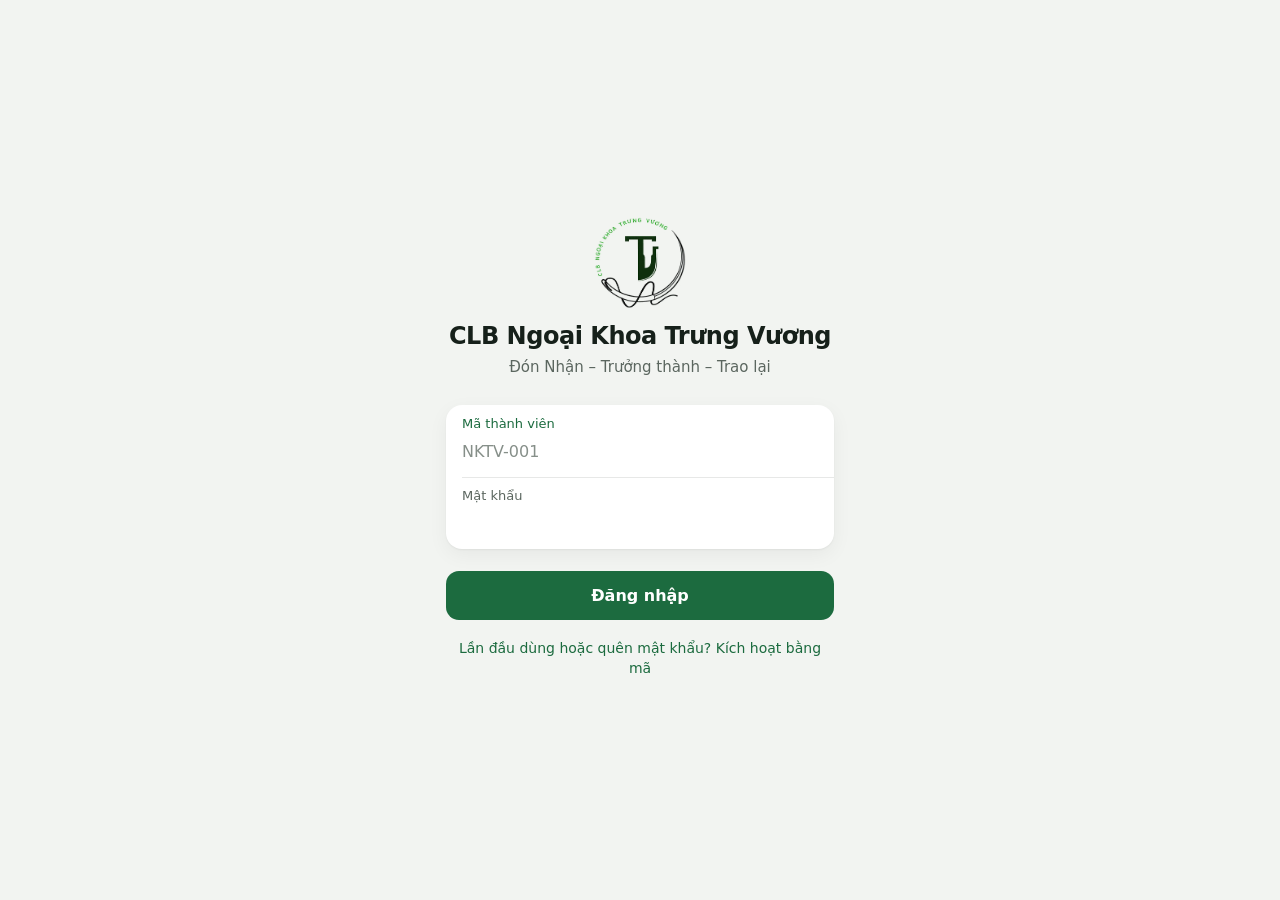
==== index.html @ 81b528ea "App thành viên CLB NKTV: thành viên, điểm danh QR, lịch, hồ sơ năng lực, post-test, xin nghỉ Giao di" ====
<!doctype html>
<html lang="vi">
<head>
<meta charset="utf-8">
<title>Thành viên NKTV</title>
<meta name="viewport" content="width=device-width, initial-scale=1, viewport-fit=cover">
<meta name="description" content="Thành viên, điểm danh, lịch sinh hoạt, hồ sơ năng lực và post-test của CLB Ngoại khoa Trưng Vương.">
<meta name="robots" content="noindex">
<meta name="theme-color" content="#f2f4f1" media="(prefers-color-scheme: light)">
<meta name="theme-color" content="#0f1411" media="(prefers-color-scheme: dark)">
<meta name="apple-mobile-web-app-capable" content="yes">
<meta name="apple-mobile-web-app-title" content="NKTV">
<link rel="apple-touch-icon" href="icon-180.png">
<link rel="icon" href="icon-192.png">
<link rel="stylesheet" href="css/app.css">
</head>
<body>
<div id="app"></div>
<div id="lop-sheet"></div>
<div id="toast" role="status" aria-live="polite"></div>
<noscript>Trang này cần bật JavaScript.</noscript>
<script src="config.js"></script>
<script src="lib/qrcode.js"></script>
<script type="module" src="js/app.js"></script>
</body>
</html>
---- css/app.css ----
/* Giao diện theo tinh thần thiết kế của Apple: chữ hệ thống, nhóm dạng thẻ, thanh mờ, phản hồi ngay khi chạm. */
:root {
  color-scheme: light dark;
  --nen: #f2f4f1;
  --be-mat: #ffffff;
  --be-mat-2: #f7f8f6;
  --chu: #16201a;
  --chu-2: #5b665f;
  --chu-3: #868f89;
  --ke: rgba(22, 32, 26, 0.1);
  --chinh: #1c6b3f;
  --chinh-chu: #ffffff;
  --chinh-nhat: rgba(28, 107, 63, 0.11);
  --kinh: rgba(248, 250, 247, 0.72);
  --man: rgba(10, 16, 12, 0.34);
  --dung: #1c7a45;
  --tre: #a86200;
  --phep: #2c62b4;
  --vang: #c0362c;
  --bong: 0 1px 2px rgba(16, 24, 18, 0.05), 0 6px 20px rgba(16, 24, 18, 0.05);
  --bong-lon: 0 -8px 40px rgba(16, 24, 18, 0.18);
  --nha: var(--chinh);
  --nha-nhat: var(--chinh-nhat);
  --bo: 16px;
  --dem-day: env(safe-area-inset-bottom, 0px);
  --dem-dau: env(safe-area-inset-top, 0px);
}
@media (prefers-color-scheme: dark) {
  :root:not([data-theme="light"]) {
    --nen: #0f1411; --be-mat: #1a211c; --be-mat-2: #222a25; --chu: #edf1ee; --chu-2: #a7b1aa; --chu-3: #79837c;
    --ke: rgba(237, 241, 238, 0.12); --chinh: #4cc27f; --chinh-chu: #06180e; --chinh-nhat: rgba(76, 194, 127, 0.15);
    --kinh: rgba(24, 30, 26, 0.72); --man: rgba(0, 0, 0, 0.55); --dung: #4cc27f; --tre: #e5a23c; --phep: #79a8ee; --vang: #f0776c;
    --bong: 0 1px 2px rgba(0, 0, 0, 0.3); --bong-lon: 0 -8px 40px rgba(0, 0, 0, 0.5);
  }
}
:root[data-theme="dark"] {
  --nen: #0f1411; --be-mat: #1a211c; --be-mat-2: #222a25; --chu: #edf1ee; --chu-2: #a7b1aa; --chu-3: #79837c;
  --ke: rgba(237, 241, 238, 0.12); --chinh: #4cc27f; --chinh-chu: #06180e; --chinh-nhat: rgba(76, 194, 127, 0.15);
  --kinh: rgba(24, 30, 26, 0.72); --man: rgba(0, 0, 0, 0.55); --dung: #4cc27f; --tre: #e5a23c; --phep: #79a8ee; --vang: #f0776c;
  --bong: 0 1px 2px rgba(0, 0, 0, 0.3); --bong-lon: 0 -8px 40px rgba(0, 0, 0, 0.5);
}
* { box-sizing: border-box; -webkit-tap-highlight-color: transparent; }
html { -webkit-text-size-adjust: 100%; }
body {
  margin: 0; background: var(--nen); color: var(--chu);
  font: 100%/1.45 -apple-system, BlinkMacSystemFont, "SF Pro Text", system-ui, "Segoe UI", Roboto, "Helvetica Neue", Arial, sans-serif;
  overscroll-behavior-y: none;
}
button, input, select, textarea { font: inherit; color: inherit; }
h1, h2, h3, p { margin: 0; }
a { color: var(--chinh); }
[hidden] { display: none !important; }
.an-sr { position: absolute; width: 1px; height: 1px; overflow: hidden; clip: rect(0 0 0 0); white-space: nowrap; }

/* ---------- Khung ---------- */
.khung { min-height: 100dvh; }
.noi-dung { max-width: 720px; margin: 0 auto; padding: calc(var(--dem-dau) + 12px) 16px calc(96px + var(--dem-day)); }
.noi-dung.rong { max-width: 1040px; }
.tieu-de-lon { font-size: 2rem; line-height: 1.12; letter-spacing: -0.022em; font-weight: 700; padding: 8px 0 14px; }
.tieu-de-phu { color: var(--chu-2); font-size: 0.94rem; margin-top: -8px; padding-bottom: 14px; }
.thanh-nho {
  position: sticky; top: 0; z-index: 20; margin: calc((var(--dem-dau) + 12px) * -1) -16px 6px; padding: calc(var(--dem-dau) + 8px) 8px 8px;
  display: flex; align-items: center; gap: 4px; min-height: 52px;
  background: var(--kinh); -webkit-backdrop-filter: blur(20px) saturate(180%); backdrop-filter: blur(20px) saturate(180%);
}
.thanh-nho h1 { flex: 1; min-width: 0; font-size: 1.0625rem; font-weight: 600; letter-spacing: -0.01em; text-align: center; white-space: nowrap; overflow: hidden; text-overflow: ellipsis; }
.thanh-nho .khoang { width: 72px; flex: none; display: flex; }
.thanh-nho .khoang.phai { justify-content: flex-end; }
.nut-lui { background: none; border: 0; color: var(--chinh); padding: 8px 8px; font-weight: 500; font-size: 1rem; cursor: pointer; border-radius: 10px; white-space: nowrap; }
.nut-lui:active { opacity: 0.45; }

.thanh-tab {
  position: fixed; left: 0; right: 0; bottom: 0; z-index: 30; display: flex; justify-content: center;
  padding: 6px 4px calc(6px + var(--dem-day));
  background: var(--kinh); -webkit-backdrop-filter: blur(20px) saturate(180%); backdrop-filter: blur(20px) saturate(180%);
  box-shadow: 0 -0.5px 0 var(--ke);
}
.tab {
  flex: 1; max-width: 120px; min-height: 50px; background: none; border: 0; padding: 4px 2px 2px; display: flex; flex-direction: column; align-items: center; gap: 2px;
  color: var(--chu-3); font-size: 0.6875rem; font-weight: 500; letter-spacing: 0.005em; cursor: pointer; position: relative; border-radius: 12px;
  transition: transform 100ms ease-out;
}
.tab:active { transform: scale(0.93); }
.tab svg { width: 25px; height: 25px; }
.tab[aria-current="page"] { color: var(--chinh); }
.cham {
  position: absolute; top: 1px; left: calc(50% + 7px); min-width: 17px; height: 17px; padding: 0 5px; border-radius: 9px; background: var(--vang); color: #fff;
  font-size: 0.6875rem; font-weight: 600; line-height: 17px; text-align: center;
}
@media (min-width: 900px) {
  .thanh-tab {
    top: 0; right: auto; bottom: 0; width: 232px; flex-direction: column; justify-content: flex-start; gap: 2px; padding: 20px 12px; box-shadow: 0.5px 0 0 var(--ke);
  }
  .tab { flex: none; max-width: none; flex-direction: row; gap: 12px; padding: 9px 12px; font-size: 0.9375rem; min-height: 0; color: var(--chu-2); text-align: left; }
  .tab svg { width: 22px; height: 22px; }
  .tab[aria-current="page"] { background: var(--chinh-nhat); }
  .tab:active { transform: scale(0.98); }
  .cham { position: static; margin-left: auto; }
  .logo-ben { display: flex !important; }
  .khung { padding-left: 232px; }
  .thanh-nho { top: 0; }
  .noi-dung { padding-bottom: 48px; }
}
.logo-ben { display: none; align-items: center; gap: 10px; padding: 0 8px 18px; font-weight: 600; font-size: 0.9375rem; line-height: 1.2; letter-spacing: -0.01em; }
.logo-ben img { width: 38px; height: 38px; }

/* ---------- Nhóm và dòng ---------- */
.nhom { background: var(--be-mat); border-radius: var(--bo); box-shadow: var(--bong); overflow: hidden; margin-bottom: 22px; }
.nhan-nhom { font-size: 0.8125rem; font-weight: 600; color: var(--chu-2); padding: 0 16px 7px; display: flex; justify-content: space-between; align-items: baseline; gap: 12px; }
.chu-nhom { font-size: 0.8125rem; color: var(--chu-2); padding: 0 16px; margin: -14px 0 22px; line-height: 1.4; }
.dong {
  width: 100%; display: flex; align-items: center; gap: 12px; padding: 12px 16px; min-height: 48px; background: none; border: 0; text-align: left; position: relative; color: inherit; text-decoration: none;
}
button.dong, a.dong { cursor: pointer; transition: background-color 120ms ease-out; }
button.dong:active, a.dong:active { background: var(--ke); transition: none; }
.dong + .dong::before, .dong + .dong-boc::before { content: ""; position: absolute; top: 0; left: 16px; right: 0; height: 0.5px; background: var(--ke); }
.dong-boc { position: relative; }
.dong-boc + .dong::before { content: ""; position: absolute; top: 0; left: 16px; right: 0; height: 0.5px; background: var(--ke); }
.dong .giua { flex: 1; min-width: 0; }
.dong .chinh { font-weight: 500; line-height: 1.3; overflow-wrap: anywhere; }
.dong .phu { color: var(--chu-2); font-size: 0.875rem; line-height: 1.35; margin-top: 2px; overflow-wrap: anywhere; }
.dong .sau { color: var(--chu-2); font-size: 0.9375rem; flex: none; text-align: right; font-variant-numeric: tabular-nums; }
.mui { color: var(--chu-3); flex: none; width: 8px; height: 14px; }
.bieu-tuong { width: 34px; height: 34px; border-radius: 9px; background: var(--chinh-nhat); color: var(--chinh); display: flex; align-items: center; justify-content: center; flex: none; }
.bieu-tuong svg { width: 20px; height: 20px; }
.dau-ngay { width: 46px; flex: none; text-align: center; line-height: 1.1; }
.dau-ngay .thu { font-size: 0.6875rem; font-weight: 600; color: var(--chinh); letter-spacing: 0.02em; }
.dau-ngay .so { font-size: 1.4rem; font-weight: 600; letter-spacing: -0.02em; font-variant-numeric: tabular-nums; }
.dau-ngay .thang { font-size: 0.6875rem; color: var(--chu-2); }

.the-nhan {
  display: inline-flex; align-items: center; gap: 4px; padding: 2px 8px; border-radius: 999px; font-size: 0.75rem; font-weight: 600; white-space: nowrap;
  background: var(--ke); color: var(--chu-2);
}
.the-nhan.dung, .the-nhan.dat, .the-nhan.duyet { background: color-mix(in srgb, var(--dung) 14%, transparent); color: var(--dung); }
.the-nhan.tre, .the-nhan.cho { background: color-mix(in srgb, var(--tre) 15%, transparent); color: var(--tre); }
.the-nhan.phep { background: color-mix(in srgb, var(--phep) 14%, transparent); color: var(--phep); }
.the-nhan.vang, .the-nhan.tu_choi { background: color-mix(in srgb, var(--vang) 13%, transparent); color: var(--vang); }

/* ---------- Nút ---------- */
.nut {
  appearance: none; border: 0; border-radius: 13px; padding: 13px 18px; min-height: 48px; font-weight: 600; font-size: 1rem; cursor: pointer; display: inline-flex; align-items: center; justify-content: center; gap: 8px;
  background: var(--chinh); color: var(--chinh-chu); transition: transform 100ms ease-out, opacity 100ms ease-out; text-decoration: none; touch-action: manipulation;
}
.nut:active { transform: scale(0.97); opacity: 0.86; }
.nut[disabled] { opacity: 0.4; pointer-events: none; }
.nut.phu { background: var(--chinh-nhat); color: var(--chinh); }
.nut.nguy { background: color-mix(in srgb, var(--vang) 13%, transparent); color: var(--vang); }
.nut.nho { min-height: 36px; padding: 7px 13px; font-size: 0.875rem; border-radius: 10px; }
.nut.day { width: 100%; }
.nut svg { width: 20px; height: 20px; }
.hang-nut { display: flex; gap: 10px; flex-wrap: wrap; }
.hang-nut > .nut { flex: 1; min-width: 130px; }
.nut-chu { background: none; border: 0; color: var(--chinh); font-weight: 500; cursor: pointer; padding: 4px 6px; border-radius: 8px; font-size: 0.875rem; }
.nut-chu:active { opacity: 0.45; }

/* ---------- Biểu mẫu ---------- */
.o { display: block; padding: 10px 16px; position: relative; }
.o + .o::before { content: ""; position: absolute; top: 0; left: 16px; right: 0; height: 0.5px; background: var(--ke); }
.o > span { display: block; font-size: 0.8125rem; font-weight: 500; color: var(--chu-2); margin-bottom: 2px; }
.o input, .o select, .o textarea { width: 100%; border: 0; background: none; padding: 4px 0; font-size: 1rem; outline: none; border-radius: 0; min-height: 30px; }
.o textarea { resize: vertical; min-height: 70px; line-height: 1.4; }
.o input::placeholder, .o textarea::placeholder { color: var(--chu-3); }
.o:focus-within > span { color: var(--chinh); }
.o-ngang { display: flex; align-items: center; justify-content: space-between; gap: 12px; }
.o-ngang > span { margin: 0; font-size: 1rem; color: var(--chu); font-weight: 400; }
.o-ngang input[type="checkbox"] { width: 46px; height: 28px; flex: none; appearance: none; background: var(--ke); border-radius: 14px; position: relative; cursor: pointer; padding: 0; margin: 0; transition: background-color 180ms ease-out; }
.o-ngang input[type="checkbox"]::after { content: ""; position: absolute; top: 2px; left: 2px; width: 24px; height: 24px; border-radius: 50%; background: #fff; box-shadow: 0 1px 3px rgba(0, 0, 0, 0.3); transition: transform 240ms cubic-bezier(0.3, 1.3, 0.6, 1); }
.o-ngang input[type="checkbox"]:checked { background: var(--dung); }
.o-ngang input[type="checkbox"]:checked::after { transform: translateX(18px); }
.tim {
  width: 100%; border: 0; background: var(--ke); border-radius: 11px; padding: 9px 12px; font-size: 1rem; outline: none; margin-bottom: 12px;
}
.chon-ngang { display: flex; gap: 8px; overflow-x: auto; padding: 0 0 12px; scrollbar-width: none; }
.chon-ngang::-webkit-scrollbar { display: none; }
.vien {
  flex: none; border: 0; background: var(--be-mat); box-shadow: var(--bong); border-radius: 999px; padding: 6px 13px; font-size: 0.875rem; font-weight: 500; cursor: pointer; color: var(--chu-2);
  transition: transform 100ms ease-out; white-space: nowrap;
}
.vien:active { transform: scale(0.95); }
.vien[aria-pressed="true"] { background: var(--chinh); color: var(--chinh-chu); }
.loi-o { color: var(--vang); font-size: 0.875rem; padding: 8px 16px 0; }

/* ---------- Sheet ---------- */
.man-sheet { position: fixed; inset: 0; background: var(--man); z-index: 40; opacity: 0; }
.sheet {
  position: fixed; left: 0; right: 0; bottom: 0; z-index: 41; max-height: calc(100dvh - var(--dem-dau) - 28px); display: flex; flex-direction: column;
  background: var(--nen); border-radius: 18px 18px 0 0; box-shadow: var(--bong-lon); will-change: transform; transform: translateY(100%); touch-action: pan-y;
}
.sheet-dau { flex: none; padding: 8px 8px 8px; touch-action: none; cursor: grab; user-select: none; -webkit-user-select: none; }
.sheet-dau::before { content: ""; display: block; width: 36px; height: 5px; background: var(--chu-3); opacity: 0.45; border-radius: 3px; margin: 0 auto 7px; }
.sheet-hang { display: flex; align-items: center; gap: 4px; min-height: 36px; }
.sheet-hang h2 { flex: 1; min-width: 0; font-size: 1.0625rem; font-weight: 600; text-align: center; letter-spacing: -0.01em; overflow: hidden; text-overflow: ellipsis; white-space: nowrap; }
.sheet-hang .khoang { width: 64px; flex: none; }
.sheet-than { flex: 1; overflow-y: auto; -webkit-overflow-scrolling: touch; padding: 8px 16px calc(20px + var(--dem-day)); overscroll-behavior: contain; }
@media (min-width: 900px) {
  .sheet { left: 50%; right: auto; bottom: auto; top: 50%; width: 540px; border-radius: 18px; transform: translate(-50%, -50%); max-height: 82dvh; box-shadow: 0 24px 80px rgba(0, 0, 0, 0.28); }
  .sheet-dau { cursor: default; }
  .sheet-dau::before { display: none; }
}

/* ---------- Toast ---------- */
#toast { position: fixed; left: 50%; bottom: calc(82px + var(--dem-day)); z-index: 60; transform: translate(-50%, 16px); opacity: 0; pointer-events: none; max-width: calc(100vw - 32px); width: max-content; background: var(--chu); color: var(--nen); padding: 10px 16px; border-radius: 14px; font-size: 0.9375rem; font-weight: 500; transition: transform 240ms cubic-bezier(0.2, 0.9, 0.3, 1), opacity 180ms ease-out; }
#toast.hien { opacity: 1; transform: translate(-50%, 0); }
#toast.loi { background: var(--vang); color: #fff; }

/* ---------- Đăng nhập, thẻ công khai ---------- */
.man-ngoai { min-height: 100dvh; display: flex; flex-direction: column; justify-content: center; padding: calc(var(--dem-dau) + 24px) 16px calc(var(--dem-day) + 24px); max-width: 420px; margin: 0 auto; }
.logo-lon { width: 92px; height: 92px; display: block; margin: 0 auto 14px; }
.ten-clb { text-align: center; font-size: 1.5rem; font-weight: 700; letter-spacing: -0.02em; line-height: 1.15; }
.khau-hieu { text-align: center; color: var(--chu-2); font-size: 0.9375rem; margin: 6px 0 26px; }
.chu-nho { color: var(--chu-2); font-size: 0.8125rem; line-height: 1.45; }
.giua-chu { text-align: center; }
.the-cong-khai { background: var(--be-mat); border-radius: 22px; box-shadow: var(--bong); overflow: hidden; }
.the-cong-khai .dau { background: var(--nha-nhat); padding: 18px 18px 0; display: flex; justify-content: center; }
.the-cong-khai img { height: 170px; display: block; }
.the-cong-khai .than { padding: 18px; text-align: center; }
.the-cong-khai .ten { font-size: 1.5rem; font-weight: 700; letter-spacing: -0.02em; line-height: 1.2; }

/* ---------- Hôm nay ---------- */
.the-buoi { background: var(--be-mat); border-radius: 20px; box-shadow: var(--bong); padding: 16px; margin-bottom: 22px; }
.the-buoi .nhan { font-size: 0.8125rem; font-weight: 600; color: var(--chinh); }
.the-buoi h2 { font-size: 1.375rem; line-height: 1.2; letter-spacing: -0.018em; margin: 3px 0 5px; font-weight: 700; }
.the-buoi .chi-tiet { color: var(--chu-2); font-size: 0.9375rem; }
.the-buoi .hang-nut { margin-top: 14px; }
.so-lieu { display: grid; grid-template-columns: repeat(auto-fit, minmax(92px, 1fr)); gap: 10px; margin-bottom: 22px; }
.o-so { background: var(--be-mat); border-radius: 14px; box-shadow: var(--bong); padding: 11px 13px; min-width: 0; }
.o-so .so { font-size: 1.625rem; font-weight: 700; letter-spacing: -0.02em; line-height: 1.1; font-variant-numeric: tabular-nums; }
.o-so .ten { font-size: 0.8125rem; color: var(--chu-2); margin-top: 2px; line-height: 1.25; }
.o-so.dung .so { color: var(--dung); } .o-so.tre .so { color: var(--tre); } .o-so.phep .so { color: var(--phep); } .o-so.vang .so { color: var(--vang); }

/* ---------- Hồ sơ ---------- */
.dau-ho-so { background: var(--nha-nhat); border-radius: 22px; padding: 18px 16px; position: relative; overflow: hidden; margin-bottom: 22px; min-height: 148px; display: flex; flex-direction: column; justify-content: center; }
.dau-ho-so .mascot { position: absolute; right: -6px; bottom: -8px; height: 142px; pointer-events: none; }
.dau-ho-so .nhan { font-size: 0.8125rem; font-weight: 600; color: var(--nha); position: relative; }
.dau-ho-so .ten { font-size: 1.5rem; font-weight: 700; letter-spacing: -0.02em; line-height: 1.16; max-width: 66%; position: relative; margin: 2px 0 6px; overflow-wrap: anywhere; }
.dau-ho-so .phu { color: var(--chu-2); font-size: 0.875rem; max-width: 66%; position: relative; }
.ban-do { padding: 4px 0; }
.nl-hang { display: grid; grid-template-columns: minmax(0, 1fr) 138px; align-items: center; gap: 8px; padding: 9px 16px; position: relative; }
.nl-hang + .nl-hang::before { content: ""; position: absolute; top: 0; left: 16px; right: 0; height: 0.5px; background: var(--ke); }
.nl-ten { font-size: 0.9375rem; line-height: 1.25; overflow-wrap: anywhere; }
.nl-bac { display: grid; grid-template-columns: repeat(3, 40px); justify-content: end; gap: 7px; }
.nl-cham {
  width: 40px; height: 40px; border: 0; background: none; padding: 0; cursor: pointer; display: flex; align-items: center; justify-content: center; border-radius: 50%; transition: transform 100ms ease-out;
}
.nl-cham:active { transform: scale(0.86); }
.nl-cham i { width: 24px; height: 24px; border-radius: 50%; display: block; border: 2px solid var(--chu-3); opacity: 0.55; position: relative; }
.nl-cham.dat i { background: var(--nha); border-color: var(--nha); opacity: 1; }
.nl-cham.dat i::after { content: ""; position: absolute; left: 6.5px; top: 2.5px; width: 6px; height: 11px; border: solid #fff; border-width: 0 2px 2px 0; transform: rotate(42deg); }
.nl-cham.dang_ren i { border-color: var(--nha); opacity: 1; background: linear-gradient(90deg, var(--nha) 50%, transparent 50%); }
.nl-cham.cho i { border-color: var(--tre); opacity: 1; border-style: dashed; }
.nl-cham.tu_choi i { border-color: var(--vang); opacity: 1; }
.nl-dau { display: grid; grid-template-columns: minmax(0, 1fr) 138px; gap: 8px; padding: 10px 16px 4px; font-size: 0.6875rem; font-weight: 600; color: var(--chu-2); }
.nl-dau .cot { display: grid; grid-template-columns: repeat(3, 40px); gap: 7px; justify-content: end; text-align: center; line-height: 1.15; }
.chu-giai { display: flex; flex-wrap: wrap; gap: 6px 14px; padding: 0 16px; font-size: 0.8125rem; color: var(--chu-2); margin: -14px 0 22px; }

/* ---------- Post-test ---------- */
.lam-bai-dau {
  position: sticky; top: 0; z-index: 20; margin: calc((var(--dem-dau) + 12px) * -1) -16px 12px; padding: calc(var(--dem-dau) + 8px) 16px 8px;
  background: var(--kinh); -webkit-backdrop-filter: blur(20px) saturate(180%); backdrop-filter: blur(20px) saturate(180%);
  display: flex; align-items: center; gap: 12px;
}
.dong-ho { font-variant-numeric: tabular-nums; font-weight: 600; font-size: 1.0625rem; }
.dong-ho.gap { color: var(--vang); }
.tien-do { height: 4px; border-radius: 2px; background: var(--ke); overflow: hidden; flex: 1; }
.tien-do i { display: block; height: 100%; background: var(--chinh); border-radius: 2px; transform-origin: left; transition: transform 240ms ease-out; }
.cau { margin-bottom: 26px; scroll-margin-top: 80px; }
.cau .phan { font-size: 0.8125rem; font-weight: 600; color: var(--chinh); margin-bottom: 14px; }
.cau .de { font-size: 1.0625rem; line-height: 1.42; margin-bottom: 11px; }
.cau .de b { font-weight: 600; }
.lua-chon {
  width: 100%; display: flex; gap: 11px; align-items: flex-start; text-align: left; border: 0; background: var(--be-mat); box-shadow: var(--bong); border-radius: 13px; padding: 12px 13px; margin-bottom: 8px; cursor: pointer; line-height: 1.38;
  transition: transform 100ms ease-out, background-color 120ms ease-out; color: inherit; font-size: 1rem;
}
.lua-chon:active { transform: scale(0.985); }
.lua-chon .chu { flex: none; width: 26px; height: 26px; border-radius: 50%; display: flex; align-items: center; justify-content: center; font-weight: 600; font-size: 0.875rem; background: var(--ke); color: var(--chu-2); transition: background-color 120ms ease-out, color 120ms ease-out; }
.lua-chon[aria-pressed="true"] { background: var(--chinh-nhat); box-shadow: inset 0 0 0 1.5px var(--chinh); }
.lua-chon[aria-pressed="true"] .chu { background: var(--chinh); color: var(--chinh-chu); }
.lua-chon.dung-roi { box-shadow: inset 0 0 0 1.5px var(--dung); }
.lua-chon.dung-roi .chu { background: var(--dung); color: #fff; }
.lua-chon.sai-roi { box-shadow: inset 0 0 0 1.5px var(--vang); }
.lua-chon.sai-roi .chu { background: var(--vang); color: #fff; }
.lua-chon[disabled] { cursor: default; }
.diem-lon { text-align: center; padding: 26px 16px 22px; }
.diem-lon .so { font-size: 3.5rem; font-weight: 700; letter-spacing: -0.03em; line-height: 1; font-variant-numeric: tabular-nums; }
.diem-lon .phu { color: var(--chu-2); margin-top: 6px; }
.soan-cau { background: var(--be-mat); border-radius: 14px; box-shadow: var(--bong); padding: 12px 13px; margin-bottom: 12px; }
.soan-cau textarea { width: 100%; border: 0; background: var(--be-mat-2); border-radius: 8px; padding: 7px 9px; font-size: 0.9375rem; line-height: 1.38; resize: vertical; outline: none; }
.soan-cau .hang { display: flex; align-items: flex-start; gap: 8px; margin-top: 7px; }
.chon-dung { flex: none; width: 36px; height: 36px; border-radius: 50%; border: 0; background: var(--ke); font-weight: 600; cursor: pointer; color: var(--chu-2); transition: transform 100ms ease-out; }
.chon-dung:active { transform: scale(0.9); }
.chon-dung[aria-pressed="true"] { background: var(--dung); color: #fff; }
.soan-cau .so-cau { font-size: 0.8125rem; font-weight: 600; color: var(--chu-2); margin-bottom: 5px; display: flex; justify-content: space-between; align-items: center; }
.soan-cau.thieu { box-shadow: inset 0 0 0 1.5px var(--tre); }
.thanh-pt { height: 6px; border-radius: 3px; background: var(--ke); overflow: hidden; margin-top: 6px; }
.thanh-pt i { display: block; height: 100%; background: var(--chinh); border-radius: 3px; }
.thanh-pt.thap i { background: var(--vang); }

/* ---------- Quét mã ---------- */
.khung-quet { position: relative; background: #000; border-radius: 20px; overflow: hidden; aspect-ratio: 4 / 3; margin-bottom: 12px; }
.khung-quet video { width: 100%; height: 100%; object-fit: cover; display: block; }
.khung-quet .ngam { position: absolute; inset: 14%; border: 2px solid rgba(255, 255, 255, 0.82); border-radius: 18px; box-shadow: 0 0 0 999px rgba(0, 0, 0, 0.22); pointer-events: none; }
.khung-quet .bao { position: absolute; inset: 0; display: flex; align-items: center; justify-content: center; color: #fff; text-align: center; padding: 24px; font-size: 0.9375rem; line-height: 1.4; }
.ket-qua-quet { border-radius: 16px; padding: 13px 15px; margin-bottom: 14px; background: var(--be-mat); box-shadow: var(--bong); }
.ket-qua-quet .tieu { font-weight: 700; font-size: 1.125rem; letter-spacing: -0.01em; line-height: 1.25; }
.ket-qua-quet .phu { color: var(--chu-2); font-size: 0.9375rem; margin-top: 2px; }
.ket-qua-quet.ok { box-shadow: inset 0 0 0 2px var(--dung); }
.ket-qua-quet.canh { box-shadow: inset 0 0 0 2px var(--tre); }
.ket-qua-quet.loi { box-shadow: inset 0 0 0 2px var(--vang); }

.qr-cua-toi { background: #fff; border-radius: 18px; padding: 16px; width: min(100%, 280px); margin: 0 auto 12px; }
.qr-cua-toi svg, .qr-cua-toi img { width: 100%; height: auto; display: block; }

.rong-chu { text-align: center; color: var(--chu-2); padding: 32px 16px; font-size: 0.9375rem; line-height: 1.45; }
.dang-tai { text-align: center; color: var(--chu-3); padding: 40px 16px; font-size: 0.9375rem; }
.bang-tin { background: color-mix(in srgb, var(--tre) 13%, transparent); color: var(--chu); border-radius: 13px; padding: 10px 13px; font-size: 0.875rem; line-height: 1.42; margin-bottom: 18px; }
.bang-tin.xanh { background: var(--chinh-nhat); }
.noi-dung-tb { white-space: pre-wrap; overflow-wrap: anywhere; line-height: 1.5; }
.tuy-nhap { position: fixed; top: calc(var(--dem-dau) + 6px); left: 50%; transform: translateX(-50%); z-index: 70; background: var(--tre); color: #fff; font-size: 0.75rem; font-weight: 600; padding: 3px 10px; border-radius: 999px; pointer-events: none; }

/* ---------- In ---------- */
.trang-in { display: none; }
@media print {
  body * { visibility: hidden; }
  .trang-in, .trang-in * { visibility: visible; }
  .trang-in { display: block; position: absolute; left: 0; top: 0; width: 100%; background: #fff; color: #000; }
  .in-luoi { display: grid; grid-template-columns: repeat(4, 1fr); gap: 6mm; }
  .in-the { border: 0.3mm solid #999; border-radius: 3mm; padding: 3mm; text-align: center; break-inside: avoid; font-size: 9pt; line-height: 1.25; }
  .in-the svg { width: 100%; height: auto; }
  .in-the b { display: block; font-size: 9.5pt; margin-top: 1.5mm; }
  .in-phieu { border: 0.3mm dashed #666; padding: 4mm; break-inside: avoid; font-size: 10pt; line-height: 1.4; }
  .in-phieu .ma { font: 700 14pt ui-monospace, Consolas, monospace; letter-spacing: 0.04em; }
  @page { margin: 12mm; }
}

/* ---------- Màu theo nhà ---------- */
.co-nha { --nha: var(--nha-goc); --nha-nhat: color-mix(in srgb, var(--nha-goc) 12%, transparent); }
@media (prefers-color-scheme: dark) {
  :root:not([data-theme="light"]) .co-nha { --nha: color-mix(in srgb, var(--nha-goc) 45%, #fff); --nha-nhat: color-mix(in srgb, var(--nha-goc) 42%, transparent); }
}
:root[data-theme="dark"] .co-nha { --nha: color-mix(in srgb, var(--nha-goc) 45%, #fff); --nha-nhat: color-mix(in srgb, var(--nha-goc) 42%, transparent); }

/* ---------- Tôn trọng cài đặt của người dùng ---------- */
@media (prefers-reduced-motion: reduce) {
  *, *::before, *::after { transition-duration: 1ms !important; animation-duration: 1ms !important; }
  .nut:active, .tab:active, .lua-chon:active { transform: none; }
}
@media (prefers-reduced-transparency: reduce) {
  .thanh-tab, .thanh-nho, .lam-bai-dau { background: var(--be-mat); -webkit-backdrop-filter: none; backdrop-filter: none; }
}
@media (prefers-contrast: more) {
  :root { --ke: rgba(22, 32, 26, 0.32); --chu-2: #39423c; --chu-3: #4c544f; }
  .thanh-tab, .thanh-nho, .lam-bai-dau { background: var(--be-mat); -webkit-backdrop-filter: none; backdrop-filter: none; border-top: 1px solid var(--chu-2); }
}
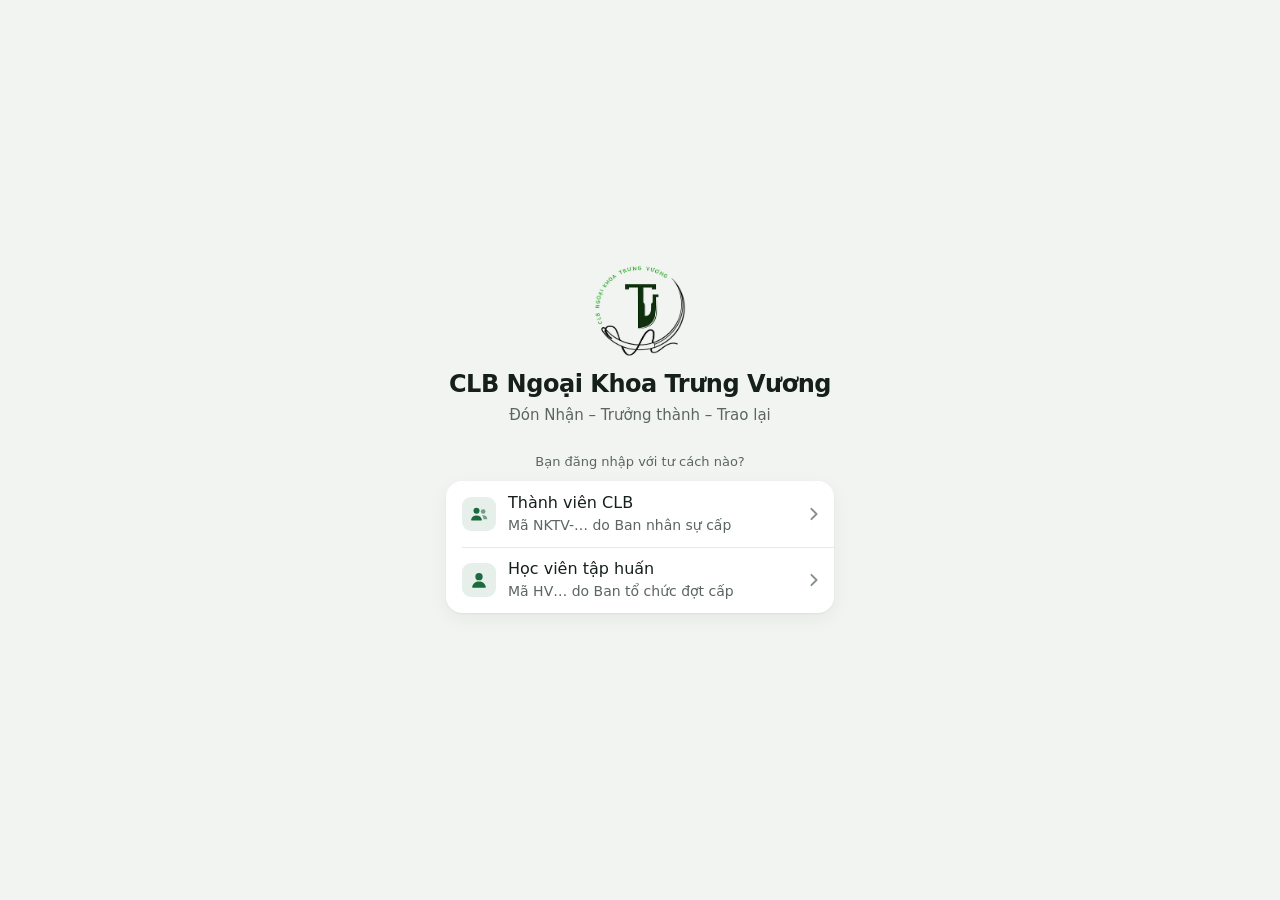
==== commit a0a17f13: "Phiếu trả lời bài giấy cho pretest thống kê Thành viên làm bài trên giấy; hết giờ, người đã điểm dan" ====
--- a/index.html
+++ b/index.html
@@ -13,6 +13,7 @@
 <link rel="apple-touch-icon" href="icon-180.png">
 <link rel="icon" href="icon-192.png">
 <link rel="stylesheet" href="css/app.css">
+<link rel="stylesheet" href="css/bai-giay.css">
 </head>
 <body>
 <div id="app"></div>
--- a/css/app.css
+++ b/css/app.css
@@ -33,7 +33,9 @@
     --bong: 0 1px 2px rgba(0, 0, 0, 0.3); --bong-lon: 0 -8px 40px rgba(0, 0, 0, 0.5);
   }
 }
+:root[data-theme="light"] { color-scheme: light; }
 :root[data-theme="dark"] {
+  color-scheme: dark;
   --nen: #0f1411; --be-mat: #1a211c; --be-mat-2: #222a25; --chu: #edf1ee; --chu-2: #a7b1aa; --chu-3: #79837c;
   --ke: rgba(237, 241, 238, 0.12); --chinh: #4cc27f; --chinh-chu: #06180e; --chinh-nhat: rgba(76, 194, 127, 0.15);
   --kinh: rgba(24, 30, 26, 0.72); --man: rgba(0, 0, 0, 0.55); --dung: #4cc27f; --tre: #e5a23c; --phep: #79a8ee; --vang: #f0776c;
@@ -82,6 +84,8 @@
 }
 .tab:active { transform: scale(0.93); }
 .tab svg { width: 25px; height: 25px; }
+.tab > span:not(.cham) { white-space: nowrap; }
+@media (max-width: 400px) { .tab { font-size: 0.65rem; letter-spacing: -0.01em; } }
 .tab[aria-current="page"] { color: var(--chinh); }
 .cham {
   position: absolute; top: 1px; left: calc(50% + 7px); min-width: 17px; height: 17px; padding: 0 5px; border-radius: 9px; background: var(--vang); color: #fff;
@@ -103,6 +107,9 @@
 }
 .logo-ben { display: none; align-items: center; gap: 10px; padding: 0 8px 18px; font-weight: 600; font-size: 0.9375rem; line-height: 1.2; letter-spacing: -0.01em; }
 .logo-ben img { width: 38px; height: 38px; }
+/* Nền tối: logo nét đậm bị chìm, mà không được đặt nền sau logo, nên chỉ giữ tên CLB. */
+@media (prefers-color-scheme: dark) { :root:not([data-theme="light"]) .logo-ben img { display: none; } }
+:root[data-theme="dark"] .logo-ben img { display: none; }
 
 /* ---------- Nhóm và dòng ---------- */
 .nhom { background: var(--be-mat); border-radius: var(--bo); box-shadow: var(--bong); overflow: hidden; margin-bottom: 22px; }
@@ -148,6 +155,7 @@
 .nut.nguy { background: color-mix(in srgb, var(--vang) 13%, transparent); color: var(--vang); }
 .nut.nho { min-height: 36px; padding: 7px 13px; font-size: 0.875rem; border-radius: 10px; }
 .nut.day { width: 100%; }
+.nut.lon { min-height: 56px; font-size: 1.0625rem; border-radius: 15px; }
 .nut svg { width: 20px; height: 20px; }
 .hang-nut { display: flex; gap: 10px; flex-wrap: wrap; }
 .hang-nut > .nut { flex: 1; min-width: 130px; }
@@ -266,8 +274,16 @@
 .tien-do i { display: block; height: 100%; background: var(--chinh); border-radius: 2px; transform-origin: left; transition: transform 240ms ease-out; }
 .cau { margin-bottom: 26px; scroll-margin-top: 80px; }
 .cau .phan { font-size: 0.8125rem; font-weight: 600; color: var(--chinh); margin-bottom: 14px; }
-.cau .de { font-size: 1.0625rem; line-height: 1.42; margin-bottom: 11px; }
+.cau .de { font-size: 1.0625rem; line-height: 1.42; margin-bottom: 11px; white-space: pre-line; }
 .cau .de b { font-weight: 600; }
+.mo-ta-bai { color: var(--chu-2); font-size: 0.9375rem; line-height: 1.45; white-space: pre-line; margin: -10px 0 20px; }
+.hinh-cau { display: block; width: 100%; padding: 0; border: 0; background: #000; border-radius: 13px; overflow: hidden; margin: 0 0 11px; cursor: zoom-in; box-shadow: var(--bong); }
+.hinh-cau img { display: block; width: 100%; height: auto; }
+.lop-hinh { position: fixed; inset: 0; z-index: 80; background: #000; display: flex; align-items: center; justify-content: center; padding: calc(var(--dem-dau) + 8px) 0 calc(var(--dem-day) + 8px); cursor: zoom-out; touch-action: pinch-zoom; }
+.lop-hinh img { max-width: 100%; max-height: 100%; object-fit: contain; }
+.lop-hinh .dong-lai { position: absolute; top: calc(var(--dem-dau) + 10px); right: 12px; background: rgba(255, 255, 255, 0.16); color: #fff; border: 0; border-radius: 999px; padding: 7px 14px; font-weight: 600; cursor: pointer; }
+.soan-cau .hinh-soan { display: flex; align-items: center; gap: 10px; margin-top: 8px; }
+.soan-cau .hinh-soan img { width: 92px; height: 64px; object-fit: cover; border-radius: 8px; background: #000; }
 .lua-chon {
   width: 100%; display: flex; gap: 11px; align-items: flex-start; text-align: left; border: 0; background: var(--be-mat); box-shadow: var(--bong); border-radius: 13px; padding: 12px 13px; margin-bottom: 8px; cursor: pointer; line-height: 1.38;
   transition: transform 100ms ease-out, background-color 120ms ease-out; color: inherit; font-size: 1rem;
@@ -301,6 +317,22 @@
 .khung-quet video { width: 100%; height: 100%; object-fit: cover; display: block; }
 .khung-quet .ngam { position: absolute; inset: 14%; border: 2px solid rgba(255, 255, 255, 0.82); border-radius: 18px; box-shadow: 0 0 0 999px rgba(0, 0, 0, 0.22); pointer-events: none; }
 .khung-quet .bao { position: absolute; inset: 0; display: flex; align-items: center; justify-content: center; color: #fff; text-align: center; padding: 24px; font-size: 0.9375rem; line-height: 1.4; }
+/* Kết quả phủ lên khung camera: màu, dấu to và tên, để người quét thấy ngay mà không cần nhìn xuống */
+.phu-quet { position: absolute; inset: 0; z-index: 2; display: flex; flex-direction: column; align-items: center; justify-content: center; gap: 4px; padding: 18px; text-align: center; color: #fff; animation: hien-phu 160ms ease-out; }
+.phu-quet.ok { background: rgba(28, 122, 69, 0.96); }
+.phu-quet.tre { background: rgba(168, 98, 0, 0.96); }
+.phu-quet.roi { background: rgba(44, 98, 180, 0.96); }
+.phu-quet.loi { background: rgba(192, 54, 44, 0.96); }
+.phu-quet.cho { background: rgba(0, 0, 0, 0.55); }
+.phu-quet .dau { font-size: 4.5rem; line-height: 1; font-weight: 700; }
+.phu-quet .tieu { font-size: 1.5rem; font-weight: 700; letter-spacing: -0.015em; line-height: 1.2; overflow-wrap: anywhere; }
+.phu-quet .phu { font-size: 1rem; opacity: 0.95; line-height: 1.35; max-width: 32ch; }
+/* Chỉ phóng nhẹ, không làm mờ: trang chạy chậm thì kết quả vẫn hiện đủ màu ngay. */
+@keyframes hien-phu { from { transform: scale(0.95); } to { transform: none; } }
+.dem-quet { position: absolute; z-index: 3; top: 10px; left: 10px; background: rgba(0, 0, 0, 0.55); color: #fff; font-size: 0.8125rem; font-weight: 600; padding: 4px 10px; border-radius: 999px; font-variant-numeric: tabular-nums; }
+.vach-ma { height: 5px; border-radius: 3px; background: var(--ke); overflow: hidden; width: min(100%, 280px); margin: 0 auto 8px; }
+.vach-ma i { display: block; height: 100%; background: var(--chinh); transform-origin: left; transition: transform 250ms linear; }
+.dong-ho-ma { text-align: center; font-size: 1.75rem; font-weight: 700; letter-spacing: 0.02em; font-variant-numeric: tabular-nums; }
 .ket-qua-quet { border-radius: 16px; padding: 13px 15px; margin-bottom: 14px; background: var(--be-mat); box-shadow: var(--bong); }
 .ket-qua-quet .tieu { font-weight: 700; font-size: 1.125rem; letter-spacing: -0.01em; line-height: 1.25; }
 .ket-qua-quet .phu { color: var(--chu-2); font-size: 0.9375rem; margin-top: 2px; }
@@ -317,6 +349,16 @@
 .bang-tin.xanh { background: var(--chinh-nhat); }
 .noi-dung-tb { white-space: pre-wrap; overflow-wrap: anywhere; line-height: 1.5; }
 .tuy-nhap { position: fixed; top: calc(var(--dem-dau) + 6px); left: 50%; transform: translateX(-50%); z-index: 70; background: var(--tre); color: #fff; font-size: 0.75rem; font-weight: 600; padding: 3px 10px; border-radius: 999px; pointer-events: none; }
+
+/* ---------- Câu hỏi trong giờ ---------- */
+.cot-cau-hoi { display: grid; gap: 10px; margin-bottom: 20px; }
+.the-cau-hoi { background: var(--be-mat); border-radius: 16px; box-shadow: var(--bong); padding: 13px 14px; }
+.the-cau-hoi.an { opacity: 0.62; }
+.the-cau-hoi .noi-dung { font-size: 1rem; line-height: 1.45; white-space: pre-wrap; overflow-wrap: anywhere; }
+.the-cau-hoi .chu-nho { margin-top: 4px; }
+.the-cau-hoi .tra-loi { margin-top: 9px; padding: 9px 11px; border-radius: 12px; background: var(--be-mat-2); font-size: 0.9375rem; line-height: 1.45; white-space: pre-wrap; overflow-wrap: anywhere; }
+.hang-nut.nho { margin-top: 10px; gap: 8px; }
+.hang-nut.nho > .vien { flex: none; min-width: 0; }
 
 /* ---------- In ---------- */
 .trang-in { display: none; }
@@ -330,8 +372,72 @@
   .in-the b { display: block; font-size: 9.5pt; margin-top: 1.5mm; }
   .in-phieu { border: 0.3mm dashed #666; padding: 4mm; break-inside: avoid; font-size: 10pt; line-height: 1.4; }
   .in-phieu .ma { font: 700 14pt ui-monospace, Consolas, monospace; letter-spacing: 0.04em; }
+  /* Checklist in ra giấy: ô vuông để tích bằng bút. */
+  .in-ck { font-size: 11pt; line-height: 1.5; }
+  .in-ck h2 { font-size: 14pt; margin: 0 0 2mm; }
+  .in-ck h3 { font-size: 11.5pt; margin: 5mm 0 1.5mm; }
+  .in-ck p { margin: 0 0 2mm; }
+  .in-ck ul { margin: 0; padding: 0; }
+  .in-ck li { list-style: none; position: relative; padding-left: 7mm; margin-bottom: 2mm; break-inside: avoid; }
+  .in-ck li::before { content: ''; position: absolute; left: 0; top: 0.8mm; width: 4mm; height: 4mm; border: 0.3mm solid #333; border-radius: 0.8mm; }
+  /* Giấy chứng nhận: mỗi người một trang. */
+  .in-giay { break-after: page; text-align: center; padding: 12mm 10mm; border: 0.6mm double #333; margin-bottom: 6mm; }
+  .in-giay:last-child { break-after: auto; }
+  .in-giay .ten-clb { font-size: 12pt; font-weight: 700; letter-spacing: 0.06em; }
+  .in-giay .phu { font-size: 10pt; margin-bottom: 10mm; }
+  .in-giay h2 { font-size: 20pt; letter-spacing: 0.12em; margin: 0 0 7mm; }
+  .in-giay p { margin: 0 0 3mm; font-size: 11pt; line-height: 1.5; }
+  .in-giay .ten { font-size: 18pt; font-weight: 700; margin: 3mm 0 4mm; }
+  .in-giay .muc { font-size: 13pt; font-weight: 700; margin: 5mm 0; }
+  .in-giay .ghi-chu { font-size: 10pt; font-style: italic; }
+  .in-giay .ma { font-size: 9pt; color: #333; margin-top: 6mm; word-break: break-all; }
   @page { margin: 12mm; }
 }
+
+/* ---------- Soạn lịch ---------- */
+.khung-soan { display: block; }
+.cot-xem { display: none; }
+.sheet .o-xem { display: block; }
+.anh-lich { display: block; width: 100%; height: auto; }
+.hop-anh { background: #fff; border-radius: 14px; overflow: hidden; box-shadow: var(--bong); }
+.luoi-nha { display: grid; grid-template-columns: repeat(3, 1fr); gap: 8px; margin-bottom: 22px; }
+.chon-nha { border: 0; background: var(--be-mat); box-shadow: var(--bong); border-radius: 14px; padding: 8px 4px 7px; cursor: pointer; display: flex; flex-direction: column; align-items: center; gap: 3px; font-size: 0.8125rem; font-weight: 500; color: var(--chu-2); transition: transform 100ms ease-out; min-width: 0; }
+.chon-nha:active { transform: scale(0.96); }
+.chon-nha img { width: 52px; height: 52px; object-fit: contain; }
+.chon-nha[aria-pressed="true"] { box-shadow: inset 0 0 0 2px var(--mau); color: var(--chu); font-weight: 600; }
+.chon-nha[disabled] { opacity: 0.35; cursor: default; }
+
+/* ---------- Điểm nhóm ---------- */
+.hang-nha { gap: 10px; }
+.hang-nha .hang-so { width: 22px; flex: none; text-align: center; font-weight: 700; color: var(--chu-2); font-variant-numeric: tabular-nums; }
+.hang-nha img, .anh-nha-nho { width: 40px; height: 40px; object-fit: contain; flex: none; }
+.hang-nha .thanh-pt i { background: var(--mau); }
+.diem-nha { font-size: 1.375rem; font-weight: 700; letter-spacing: -0.02em; font-variant-numeric: tabular-nums; flex: none; min-width: 52px; text-align: right; }
+@media (prefers-color-scheme: dark) { :root:not([data-theme="light"]) .hang-nha .thanh-pt i { background: color-mix(in srgb, var(--mau) 45%, #fff); } }
+.muc-lich input, .muc-lich select { width: 100%; border: 0; background: var(--be-mat-2); border-radius: 8px; padding: 8px 9px; font-size: 0.9375rem; outline: none; margin-top: 6px; min-height: 38px; }
+.muc-lich input:focus, .muc-lich select:focus { box-shadow: inset 0 0 0 1.5px var(--chinh); }
+.hang-gio { display: flex; align-items: center; gap: 8px; color: var(--chu-2); }
+.hang-gio input { flex: 1; min-width: 0; }
+.hang-gio span { margin-top: 6px; }
+.nut-chu[disabled] { opacity: 0.3; pointer-events: none; }
+.kiem { display: flex; align-items: flex-start; gap: 9px; padding: 7px 14px; font-size: 0.875rem; line-height: 1.38; flex-wrap: wrap; }
+.kiem i { width: 9px; height: 9px; border-radius: 50%; flex: none; margin-top: 5px; background: var(--chu-3); }
+.kiem p { flex: 1; min-width: 150px; }
+.kiem.err i { background: var(--vang); } .kiem.warn i { background: var(--tre); } .kiem.ok i { background: var(--dung); }
+.thanh-soan {
+  position: fixed; left: 8px; right: 8px; bottom: calc(70px + var(--dem-day)); z-index: 25; display: flex; align-items: center; gap: 10px; padding: 8px 8px 8px 14px; border-radius: 16px;
+  background: var(--kinh); -webkit-backdrop-filter: blur(20px) saturate(180%); backdrop-filter: blur(20px) saturate(180%); box-shadow: 0 2px 16px rgba(16, 24, 18, 0.14); font-size: 0.875rem; font-weight: 500; line-height: 1.25;
+}
+.thanh-soan .giua { flex: 1; min-width: 0; }
+.khung-soan { padding-bottom: 70px; }
+@media (min-width: 900px) { .thanh-soan { left: 248px; bottom: 16px; } }
+@media (min-width: 1180px) {
+  .khung-soan { display: grid; grid-template-columns: minmax(0, 1fr) 372px; gap: 28px; align-items: start; padding-bottom: 0; }
+  .cot-xem { display: block; position: sticky; top: 64px; max-height: calc(100dvh - 76px); overflow-y: auto; padding: 2px 2px 16px; }
+  .thanh-soan { display: none; }
+  .noi-dung.rong { max-width: 1120px; }
+}
+@media (prefers-reduced-transparency: reduce) { .thanh-soan { background: var(--be-mat); -webkit-backdrop-filter: none; backdrop-filter: none; } }
 
 /* ---------- Màu theo nhà ---------- */
 .co-nha { --nha: var(--nha-goc); --nha-nhat: color-mix(in srgb, var(--nha-goc) 12%, transparent); }
@@ -352,3 +458,34 @@
   :root { --ke: rgba(22, 32, 26, 0.32); --chu-2: #39423c; --chu-3: #4c544f; }
   .thanh-tab, .thanh-nho, .lam-bai-dau { background: var(--be-mat); -webkit-backdrop-filter: none; backdrop-filter: none; border-top: 1px solid var(--chu-2); }
 }
+
+/* ---------- Tuyển quân: danh sách thí sinh, phiếu đánh giá ---------- */
+.an-chu { position: absolute !important; width: 1px; height: 1px; overflow: hidden; clip: rect(0 0 0 0); white-space: nowrap; }
+.tq-mo-ta { padding: 12px 16px; white-space: pre-line; font-size: 0.9375rem; line-height: 1.5; color: var(--chu-2); }
+.tq-stt { width: 26px; flex: none; text-align: center; font-weight: 600; color: var(--chu-3); font-variant-numeric: tabular-nums; }
+.tq-nhan { display: flex; flex-direction: column; align-items: flex-end; gap: 4px; flex: none; }
+.tq-dau { padding: 6px 0 18px; }
+.tq-dau h2 { font-size: 1.5rem; font-weight: 700; letter-spacing: -0.018em; line-height: 1.2; }
+.tq-dau p { color: var(--chu-2); margin-top: 4px; }
+.tq-chuyen { display: flex; justify-content: space-between; gap: 10px; margin-top: 12px; }
+.tq-tt { padding: 0 16px 10px; }
+.tq-bao { display: flex; justify-content: space-between; align-items: center; gap: 10px; margin: -2px 0 10px; padding: 9px 12px; border-radius: 12px; font-size: 0.875rem;
+  background: color-mix(in srgb, var(--tre) 12%, transparent); color: var(--chu); }
+.tq-hang { border: 0; margin: 0; padding: 12px 16px 14px; position: relative; min-width: 0; }
+.tq-hang + .tq-hang::before, .o + .tq-hang::before { content: ""; position: absolute; top: 0; left: 16px; right: 0; height: 0.5px; background: var(--ke); }
+.tq-hang legend { float: left; width: 100%; padding: 0; margin-bottom: 9px; font-weight: 500; line-height: 1.3; display: flex; justify-content: space-between; align-items: baseline; gap: 10px; }
+.tq-bo { flex: none; padding: 0 2px; font-weight: 500; }
+.tq-muc { clear: both; display: grid; grid-template-columns: repeat(var(--cot, 5), minmax(0, 1fr)); gap: 6px; }
+.tq-muc label { position: relative; display: block; }
+.tq-muc input { position: absolute; inset: 0; width: 100%; height: 100%; margin: 0; opacity: 0; cursor: pointer; }
+.tq-muc span {
+  display: flex; align-items: center; justify-content: center; text-align: center; min-height: 42px; padding: 4px 3px; border-radius: 10px;
+  background: var(--be-mat-2); box-shadow: inset 0 0 0 1px var(--ke); font-size: 0.8125rem; font-weight: 500; line-height: 1.15; color: var(--chu-2);
+  transition: background-color 120ms ease-out, color 120ms ease-out, transform 100ms ease-out; pointer-events: none;
+}
+.tq-muc label:active span { transform: scale(0.95); }
+.tq-muc input:checked + span { background: var(--chinh); color: var(--chinh-chu); box-shadow: none; font-weight: 600; }
+.tq-muc input:focus-visible + span { outline: 2px solid var(--chinh); outline-offset: 2px; }
+.tq-hang.thieu legend, .o.thieu > span { color: var(--vang); }
+.tq-hang.thieu .tq-muc span { box-shadow: inset 0 0 0 1.5px var(--vang); }
+.o.thieu { box-shadow: inset 3px 0 0 var(--vang); }
--- a/css/bai-giay.css
+++ b/css/bai-giay.css
@@ -0,0 +1,41 @@
+/* Phiếu trả lời bài giấy (js/v-baigiay.js): lưới "Câu n: A B C D E", bảng kết quả. Màu lấy từ biến của app.css. */
+.bg-tieu { font-size: 1.375rem; font-weight: 700; letter-spacing: -0.018em; line-height: 1.2; margin: 4px 0 4px; }
+.bg-phu { margin: 0 0 14px; padding: 0; }
+.bg-mo-ta { color: var(--chu-2); font-size: 0.9375rem; line-height: 1.45; margin: 0 0 14px; }
+
+.bg-khoi { margin-bottom: 12px; }
+.bg-cau { display: grid; align-items: center; gap: 6px; padding: 7px 10px 7px 14px; position: relative; }
+.bg-cau + .bg-cau::before { content: ""; position: absolute; top: 0; left: 14px; right: 0; height: 0.5px; background: var(--ke); }
+.bg-cau .so { font-weight: 600; font-size: 0.9375rem; font-variant-numeric: tabular-nums; white-space: nowrap; }
+.o-chon {
+  min-height: 44px; min-width: 0; border: 0; border-radius: 12px; background: var(--be-mat-2); color: var(--chu); font: inherit; font-weight: 600; font-size: 1.0625rem;
+  cursor: pointer; touch-action: manipulation; transition: transform 100ms ease-out, background-color 120ms ease-out;
+}
+.o-chon:active { transform: scale(0.92); }
+.o-chon[aria-pressed="true"] { background: var(--chinh); color: var(--chinh-chu); }
+.o-chon.chua-hieu { box-shadow: inset 0 0 0 1px var(--ke); }
+.o-chon.chua-hieu[aria-pressed="true"] { background: var(--tre); color: #fff; box-shadow: none; }
+.o-chon[disabled] { cursor: default; opacity: 1; }
+.o-chon[disabled]:active { transform: none; }
+/* Màn quản trị xem một phiếu: viền xanh là đáp án, nền đỏ là chọn sai. */
+.o-chon.la-dap-an { box-shadow: inset 0 0 0 2px var(--dung); }
+.o-chon.la-dap-an[aria-pressed="true"] { background: var(--dung); color: #fff; }
+.o-chon.chon-sai[aria-pressed="true"] { background: var(--vang); color: #fff; }
+
+.bg-xem-lai { display: grid; grid-template-columns: repeat(5, minmax(0, 1fr)); gap: 6px; margin-bottom: 16px; }
+.bg-xem-lai span { background: var(--be-mat); border-radius: 10px; padding: 7px 4px; text-align: center; font-variant-numeric: tabular-nums; font-size: 0.9375rem; }
+.bg-xem-lai span b { color: var(--chu-2); font-weight: 500; }
+.bg-xem-lai span.trong { color: var(--vang); font-weight: 600; }
+
+.bg-bang-cuon { overflow-x: auto; -webkit-overflow-scrolling: touch; }
+.bg-bang { width: 100%; border-collapse: collapse; font-size: 0.8125rem; font-variant-numeric: tabular-nums; }
+.bg-bang th, .bg-bang td { padding: 8px 8px; text-align: right; white-space: nowrap; }
+.bg-bang th:first-child, .bg-bang td:first-child { text-align: left; padding-left: 14px; }
+.bg-bang th:last-child, .bg-bang td:last-child { padding-right: 14px; }
+.bg-bang thead th { color: var(--chu-2); font-weight: 600; border-bottom: 0.5px solid var(--ke); }
+.bg-bang tbody th { font-weight: 600; }
+.bg-bang tbody tr + tr > * { border-top: 0.5px solid var(--ke); }
+.bg-bang .thap { color: var(--vang); font-weight: 600; }
+.bg-bang .e-cao { color: var(--tre); font-weight: 600; }
+
+@media (prefers-reduced-motion: reduce) { .o-chon { transition: none; } .o-chon:active { transform: none; } }
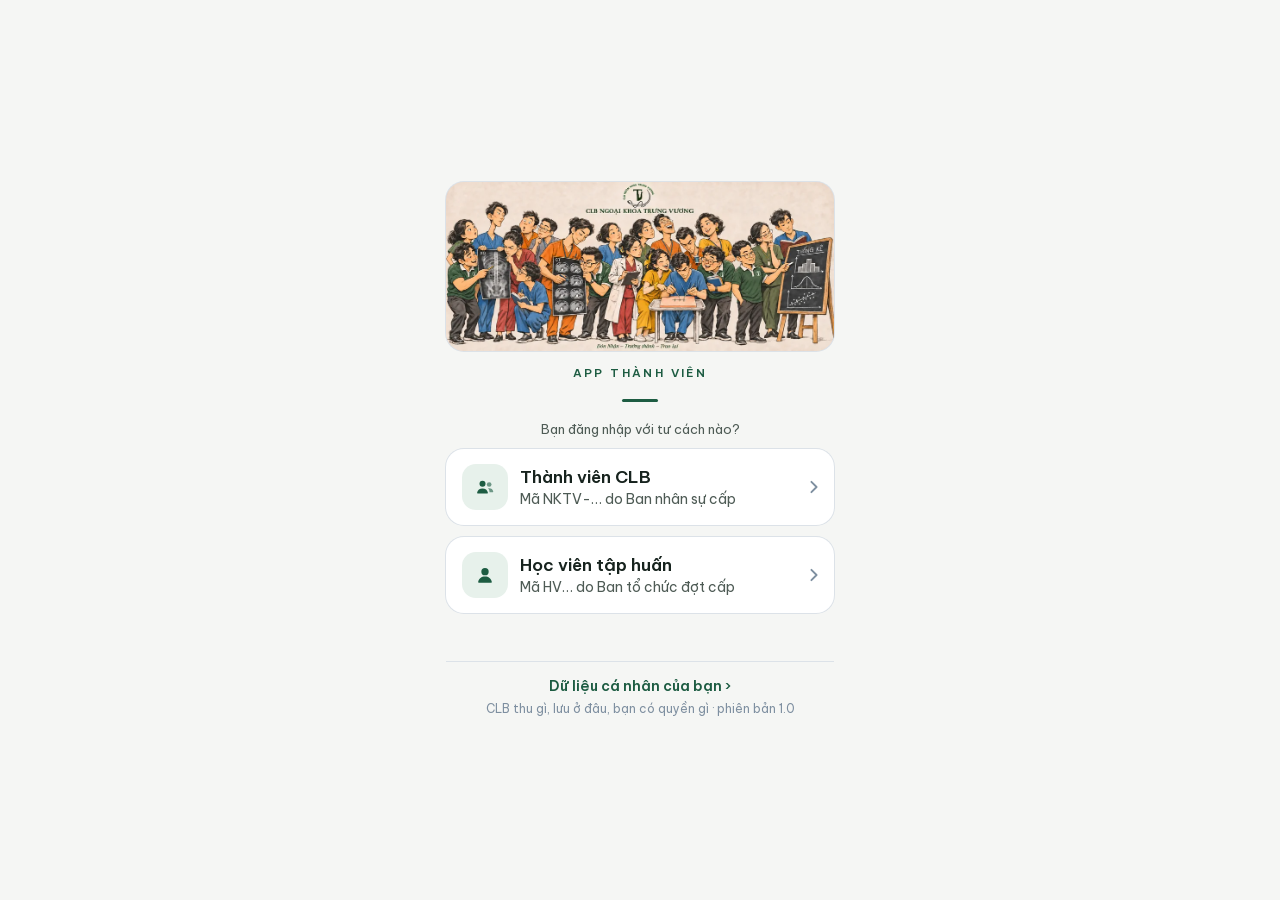
==== commit 53effdf3: "Giao diện theo bộ nhận diện CLB và thông báo, đồng ý dữ liệu cá nhân - Bộ màu, phông (Be Vietnam Pro" ====
--- a/index.html
+++ b/index.html
@@ -6,14 +6,16 @@
 <meta name="viewport" content="width=device-width, initial-scale=1, viewport-fit=cover">
 <meta name="description" content="Thành viên, điểm danh, lịch sinh hoạt, hồ sơ năng lực và post-test của CLB Ngoại khoa Trưng Vương.">
 <meta name="robots" content="noindex">
-<meta name="theme-color" content="#f2f4f1" media="(prefers-color-scheme: light)">
-<meta name="theme-color" content="#0f1411" media="(prefers-color-scheme: dark)">
+<meta name="theme-color" content="#F5F6F4" media="(prefers-color-scheme: light)">
+<meta name="theme-color" content="#0E1822" media="(prefers-color-scheme: dark)">
 <meta name="apple-mobile-web-app-capable" content="yes">
 <meta name="apple-mobile-web-app-title" content="NKTV">
 <link rel="apple-touch-icon" href="icon-180.png">
 <link rel="icon" href="icon-192.png">
 <link rel="stylesheet" href="css/app.css">
 <link rel="stylesheet" href="css/bai-giay.css">
+<link rel="stylesheet" href="css/nhan-dien.css">
+<link rel="preload" href="fonts/be-vietnam-pro-400.woff" as="font" type="font/woff" crossorigin>
 </head>
 <body>
 <div id="app"></div>
--- a/css/nhan-dien.css
+++ b/css/nhan-dien.css
@@ -0,0 +1,257 @@
+/* Giao diện theo bộ nhận diện CLB 2026 (anh Long duyệt bản xem trước 0.2 ngày 21/11/2026).
+   Nạp sau app.css: đổi bộ màu, phông, và lớp ngoài của các thành phần; bố cục và hành vi giữ nguyên.
+   Bộ nhận diện: xanh phẫu thuật #1D5C42, navy thép #16324F, thép #7E8FA0, bạc #DCE2E8, giấy #F5F6F4, mực #17231E;
+   tiêu đề Playfair Display (ở đây là bản cắt gọn, đổi tên "NKTV Serif" theo giấy phép OFL), nội dung Be Vietnam Pro;
+   phân tầng bằng viền 1px, không đổ bóng; tối đa một khối nền đậm mỗi màn (dải xanh ở Hôm nay). */
+
+/* ---------- Phông nhúng sẵn (không gọi Google Fonts) ---------- */
+@font-face { font-family: "Be Vietnam Pro"; src: url("../fonts/be-vietnam-pro-400.woff") format("woff"); font-weight: 400; font-style: normal; font-display: swap; }
+@font-face { font-family: "Be Vietnam Pro"; src: url("../fonts/be-vietnam-pro-500.woff") format("woff"); font-weight: 500; font-style: normal; font-display: swap; }
+@font-face { font-family: "Be Vietnam Pro"; src: url("../fonts/be-vietnam-pro-600.woff") format("woff"); font-weight: 600; font-style: normal; font-display: swap; }
+@font-face { font-family: "Be Vietnam Pro"; src: url("../fonts/be-vietnam-pro-700.woff") format("woff"); font-weight: 700; font-style: normal; font-display: swap; }
+@font-face { font-family: "NKTV Serif"; src: url("../fonts/nktv-serif-700.woff") format("woff"); font-weight: 600 800; font-style: normal; font-display: swap; }
+@font-face { font-family: "NKTV Serif"; src: url("../fonts/nktv-serif-400-italic.woff") format("woff"); font-weight: 400; font-style: italic; font-display: swap; }
+
+/* ---------- Bộ màu sáng ---------- */
+:root {
+  --nen: #F5F6F4; --be-mat: #FFFFFF; --be-mat-2: #F1F4F2;
+  --chu: #17231E; --chu-2: #4E5B55; --chu-3: #7E8FA0;
+  --ke: #E6EAEE; --vien: #DCE2E8;
+  --chinh: #1D5C42; --chinh-chu: #FFFFFF; --chinh-nhat: #E7F1EB; --chinh-nhat-2: #F1F7F3;
+  --kinh: rgba(255, 255, 255, 0.94);
+  --dung: #1F7A4D; --tre: #A86200; --phep: #2B5C9E; --vang: #B93A2E;
+  /* Bộ nhận diện không đổ bóng: --bong thành viền 1px màu bạc, mọi thẻ đang dùng --bong tự có viền. */
+  --bong: 0 0 0 1px var(--vien);
+  --bong-lon: 0 -10px 40px rgba(14, 24, 34, 0.16);
+  --nut-nen: var(--chinh); --nut-chu: #FFFFFF;
+  --serif: "NKTV Serif", Georgia, "Times New Roman", serif;
+  --sans: "Be Vietnam Pro", system-ui, -apple-system, "Segoe UI", Roboto, Arial, sans-serif;
+}
+/* ---------- Bộ màu tối: navy thép pha đậm, xanh nhấn sáng lên một bậc ---------- */
+@media (prefers-color-scheme: dark) {
+  :root:not([data-theme="light"]) {
+    --nen: #0E1822; --be-mat: #15222F; --be-mat-2: #1B2A38;
+    --chu: #E9EEF2; --chu-2: #AEBBC7; --chu-3: #8292A2;
+    --ke: #22313F; --vien: #253545;
+    --chinh: #6FCF9C; --chinh-chu: #0B1F15; --chinh-nhat: rgba(111, 207, 156, 0.14); --chinh-nhat-2: rgba(111, 207, 156, 0.07);
+    --kinh: rgba(17, 29, 40, 0.94); --man: rgba(0, 0, 0, 0.55);
+    --dung: #7FD3A8; --tre: #F0B45A; --phep: #8DB4EE; --vang: #F08A7E;
+    --bong: 0 0 0 1px var(--vien); --bong-lon: 0 -10px 40px rgba(0, 0, 0, 0.5);
+    --nut-nen: #2C7A57; --nut-chu: #FFFFFF;
+  }
+}
+:root[data-theme="dark"] {
+  --nen: #0E1822; --be-mat: #15222F; --be-mat-2: #1B2A38;
+  --chu: #E9EEF2; --chu-2: #AEBBC7; --chu-3: #8292A2;
+  --ke: #22313F; --vien: #253545;
+  --chinh: #6FCF9C; --chinh-chu: #0B1F15; --chinh-nhat: rgba(111, 207, 156, 0.14); --chinh-nhat-2: rgba(111, 207, 156, 0.07);
+  --kinh: rgba(17, 29, 40, 0.94); --man: rgba(0, 0, 0, 0.55);
+  --dung: #7FD3A8; --tre: #F0B45A; --phep: #8DB4EE; --vang: #F08A7E;
+  --bong: 0 0 0 1px var(--vien); --bong-lon: 0 -10px 40px rgba(0, 0, 0, 0.5);
+  --nut-nen: #2C7A57; --nut-chu: #FFFFFF;
+}
+
+body { font-family: var(--sans); }
+button, input, select, textarea { font-family: inherit; }
+
+/* ---------- Tiêu đề ---------- */
+.tieu-de-lon, .ten-clb, .tieu-de-serif, .the-cong-khai .ten, .dau-ho-so .ten {
+  font-family: var(--serif); font-weight: 700; letter-spacing: -0.005em; font-feature-settings: "lnum" 1;
+}
+.tieu-de-lon { font-size: 1.95rem; line-height: 1.12; padding: 8px 0 0; }
+.tieu-de-lon::after { content: ""; display: block; width: 36px; height: 3px; border-radius: 2px; background: var(--chinh); margin: 10px 0 18px; }
+.tieu-de-serif { font-size: 1.75rem; line-height: 1.15; margin: 4px 0 6px; }
+.thanh-nho { box-shadow: 0 1px 0 var(--ke); }
+.thanh-nho h1 { font-weight: 600; }
+.kicker { font-size: 0.71875rem; font-weight: 600; letter-spacing: 2.4px; text-transform: uppercase; color: var(--chinh); }
+.gach-ngan { width: 36px; height: 3px; border-radius: 2px; background: var(--chinh); margin: 10px 0 16px; }
+.gach-ngan.giua { margin: 14px auto 18px; }
+.nhan-nhom { font-size: 0.71875rem; letter-spacing: 2.2px; text-transform: uppercase; color: var(--chu-3); }
+.nhan-nhom .nut-chu, .nhan-nhom button, .nhan-nhom a { text-transform: none; letter-spacing: 0; font-size: 0.8125rem; }
+.chu-nhom { margin-top: -14px; }
+
+/* ---------- Thẻ, dòng, nút ---------- */
+.nhom { border-radius: 18px; }
+.dong .chinh { font-weight: 600; }
+.bieu-tuong { width: 38px; height: 38px; border-radius: 11px; }
+.nut { background: var(--nut-nen); color: var(--nut-chu); border-radius: 14px; }
+.nut.phu { background: var(--chinh-nhat); color: var(--chinh); }
+.nut.nguy { color: var(--vang); }
+.vien[aria-pressed="true"] { background: var(--nut-nen); color: var(--nut-chu); }
+.bang-tin.xanh { background: var(--chinh-nhat); }
+.the-nhan { padding: 3px 9px; }
+
+/* Ô số liệu: một hàng bốn ô trên điện thoại, viền trên theo màu trạng thái. */
+.so-lieu { grid-template-columns: repeat(auto-fit, minmax(76px, 1fr)); gap: 8px; }
+.o-so { --mau: var(--chinh); box-shadow: var(--bong), inset 0 3px 0 var(--mau); border-radius: 14px; padding: 12px 10px 9px; }
+.o-so.dung { --mau: var(--dung); } .o-so.tre { --mau: var(--tre); } .o-so.phep { --mau: var(--phep); } .o-so.vang { --mau: var(--vang); }
+.o-so .so { font-size: 1.45rem; color: var(--mau); }
+.o-so .ten { font-size: 0.75rem; }
+
+/* Ô ngày trong danh sách buổi. */
+.dau-ngay { width: 50px; min-height: 54px; border-radius: 13px; background: var(--chinh-nhat); display: flex; flex-direction: column; justify-content: center; padding: 3px 0; }
+.dau-ngay .thu, .dau-ngay .so { color: var(--chinh); }
+.dau-ngay .so { font-size: 1.3rem; font-weight: 700; }
+
+/* Nút hai nửa trong tab Bài làm. */
+.phan-doan { display: flex; background: var(--be-mat-2); box-shadow: inset 0 0 0 1px var(--ke); border-radius: 13px; padding: 3px; margin: -4px 0 20px; }
+.phan-doan a { flex: 1; text-align: center; padding: 8px 4px; border-radius: 10px; font-size: 0.90625rem; font-weight: 600; color: var(--chu-2); text-decoration: none; }
+.phan-doan a.dang { background: var(--be-mat); color: var(--chinh); box-shadow: var(--bong); }
+
+/* ---------- Thanh tab: tối đa 5 mục, mục đang chọn có viên nền ---------- */
+.thanh-tab { background: var(--be-mat); box-shadow: 0 -1px 0 var(--vien); -webkit-backdrop-filter: none; backdrop-filter: none; padding-top: 7px; }
+.tab { font-size: 0.75rem; color: var(--chu-3); gap: 3px; min-height: 54px; }
+.tab .vien-tab { width: 58px; height: 30px; border-radius: 15px; display: flex; align-items: center; justify-content: center; transition: background-color 160ms ease-out; }
+.tab svg { width: 23px; height: 23px; }
+.tab[aria-current="page"] { color: var(--chinh); font-weight: 700; }
+.tab[aria-current="page"] .vien-tab { background: var(--chinh-nhat); }
+.tab .cham { top: 0; left: calc(50% + 10px); }
+@media (max-width: 400px) { .tab { font-size: 0.71875rem; letter-spacing: 0; } }
+@media (min-width: 900px) {
+  .thanh-tab { box-shadow: 1px 0 0 var(--vien); }
+  .tab { font-size: 0.9375rem; color: var(--chu-2); }
+  .tab .vien-tab { width: auto; height: auto; background: none !important; }
+  .tab[aria-current="page"] { background: var(--chinh-nhat); }
+  .logo-ben { color: var(--chinh); }
+}
+
+/* ---------- Thanh logo đầu màn (điện thoại) ---------- */
+.dau-app { display: none; }
+#app[data-dau-app="co"] .dau-app { display: flex; align-items: center; gap: 10px; max-width: 720px; margin: 0 auto; padding: calc(var(--dem-dau) + 10px) 16px 4px; }
+#app[data-dau-app="co"] .noi-dung { padding-top: 6px; }
+.dau-app .logo-dau { width: 34px; height: 36px; flex: none; }
+.ten-dau { flex: 1; font-size: 0.6875rem; font-weight: 600; letter-spacing: 2.2px; text-transform: uppercase; line-height: 1.35; color: var(--chinh); }
+.dau-app a { text-decoration: none; display: flex; }
+@media (min-width: 900px) { #app[data-dau-app="co"] .dau-app { display: none; } #app[data-dau-app="co"] .noi-dung { padding-top: 12px; } }
+
+/* Ảnh đại diện: mascot nhà, hoặc chữ cái đầu tên khi chưa có nhà. */
+.anh-dai-dien { width: 38px; height: 38px; border-radius: 50%; flex: none; overflow: hidden; display: flex; align-items: flex-end; justify-content: center;
+  background: var(--nha-nen, var(--chinh-nhat)); box-shadow: inset 0 0 0 1.5px var(--nha-goc, var(--chinh)); }
+.anh-dai-dien img { width: 40px; margin-bottom: -6px; }
+.anh-dai-dien.chu-cai { align-items: center; color: var(--chinh); font-weight: 700; font-size: 1rem; }
+
+/* Logo bản trắng trên nền tối và trên dải xanh (bộ nhận diện có biến thể này). */
+.logo-trang { filter: brightness(0) invert(1); }
+@media (prefers-color-scheme: dark) {
+  :root:not([data-theme="light"]) .logo-ben img { display: block; filter: brightness(0) invert(1); opacity: 0.92; }
+  :root:not([data-theme="light"]) .dau-app .logo-dau { filter: brightness(0) invert(1); opacity: 0.92; }
+}
+:root[data-theme="dark"] .logo-ben img { display: block; filter: brightness(0) invert(1); opacity: 0.92; }
+:root[data-theme="dark"] .dau-app .logo-dau { filter: brightness(0) invert(1); opacity: 0.92; }
+
+/* ---------- Hôm nay ---------- */
+.hero-hom-nay { position: relative; overflow: hidden; background: #1D5C42; color: #fff;
+  margin: calc((var(--dem-dau) + 12px) * -1) -16px 0; padding: calc(var(--dem-dau) + 12px) 20px 64px 24px; }
+.hero-hom-nay::before { content: ""; position: absolute; left: 0; top: 0; bottom: 0; width: 6px; background: linear-gradient(180deg, #DCE2E8, #7E8FA0); }
+.hero-hom-nay .chi-khau { position: absolute; inset: 0; width: 100%; height: 100%; pointer-events: none; }
+.chi-khau path { fill: none; stroke-linecap: round; }
+.chi-khau .soi { stroke: rgba(220, 226, 232, 0.38); stroke-width: 2; }
+.chi-khau .vong { stroke: rgba(220, 226, 232, 0.16); stroke-width: 2.2; }
+.chi-khau .mui-khau { stroke: rgba(220, 226, 232, 0.3); stroke-width: 2; }
+.hero-dau { display: flex; align-items: center; gap: 10px; position: relative; padding-bottom: 16px; }
+.hero-dau .logo-trang { width: 36px; height: 38px; }
+.hero-dau .ten-dau { color: #E4ECE7; }
+.hero-dau a { display: flex; text-decoration: none; }
+.hero-dau .anh-dai-dien { box-shadow: inset 0 0 0 1.5px rgba(255, 255, 255, 0.85); }
+.hero-dau .anh-dai-dien.chu-cai { background: rgba(255, 255, 255, 0.16); color: #fff; }
+.hero-hom-nay .kicker { color: #BFD3C7; position: relative; }
+.hero-hom-nay h1 { font-family: var(--serif); font-weight: 700; font-size: 2.2rem; line-height: 1.1; margin: 6px 0 6px; position: relative; font-feature-settings: "lnum" 1; overflow-wrap: anywhere; }
+.hero-hom-nay .phu { font-size: 0.90625rem; color: #D5E2DA; position: relative; }
+@media (min-width: 900px) { .hero-hom-nay { margin: 0 0 0; border-radius: 22px; padding-top: 20px; } }
+
+.co-hero .the-buoi { margin-top: -46px; position: relative; z-index: 1; border-radius: 22px; }
+.the-buoi .dau-the { display: flex; justify-content: space-between; align-items: center; gap: 8px; margin-bottom: 6px; }
+.the-buoi .dau-the .kicker { font-size: 0.6875rem; }
+.the-buoi h2 { font-family: var(--serif); font-weight: 700; font-size: 1.45rem; letter-spacing: 0; font-feature-settings: "lnum" 1; margin: 2px 0 8px; }
+.the-buoi .chi-tiet { display: grid; gap: 3px; font-size: 0.90625rem; }
+.cham-nha { display: inline-block; width: 9px; height: 9px; border-radius: 50%; margin-right: 7px; vertical-align: 0; }
+.the-buoi .cot-nut { display: grid; gap: 10px; margin-top: 14px; }
+
+.luoi-nhanh { display: grid; grid-template-columns: repeat(4, 1fr); gap: 10px; margin-bottom: 22px; }
+.o-nhanh { position: relative; display: flex; flex-direction: column; align-items: center; gap: 7px; padding: 12px 4px 10px; border: 0; border-radius: 16px;
+  background: var(--be-mat); box-shadow: var(--bong); color: var(--chu); font-size: 0.78125rem; font-weight: 600; line-height: 1.2; text-align: center; text-decoration: none; cursor: pointer;
+  transition: transform 100ms ease-out; }
+.o-nhanh:active { transform: scale(0.95); }
+.o-nhanh .bieu-tuong { width: 42px; height: 42px; border-radius: 13px; }
+.o-nhanh .so-nho { position: absolute; top: 6px; right: 8px; min-width: 18px; height: 18px; padding: 0 5px; border-radius: 9px; background: var(--vang); color: #fff; font-size: 0.6875rem; font-weight: 700; line-height: 18px; }
+
+.the-chon-nha { display: block; background: var(--be-mat); box-shadow: var(--bong); border-radius: 18px; padding: 14px; margin-bottom: 22px; color: inherit; text-decoration: none; }
+.the-chon-nha .tieu { font-weight: 700; }
+.the-chon-nha .phu { color: var(--chu-2); font-size: 0.84375rem; line-height: 1.4; margin: 3px 0 12px; }
+.sau-nha { display: flex; justify-content: space-between; gap: 4px; }
+.sau-nha span { width: 46px; height: 46px; border-radius: 50%; overflow: hidden; display: flex; align-items: flex-end; justify-content: center;
+  background: var(--nha-nen); box-shadow: inset 0 0 0 1.5px var(--nha-goc); }
+.sau-nha img { width: 48px; margin-bottom: -6px; }
+
+/* ---------- Hồ sơ ---------- */
+.dau-ho-so { padding-left: 24px; box-shadow: inset 0 0 0 1px color-mix(in srgb, var(--nha) 20%, transparent); border-radius: 22px; }
+.dau-ho-so::before { content: ""; position: absolute; left: 0; top: 0; bottom: 0; width: 6px; background: var(--nha); }
+.dau-ho-so .nhan { font-size: 0.6875rem; letter-spacing: 2.2px; text-transform: uppercase; }
+.dau-ho-so .ten { font-size: 1.65rem; line-height: 1.15; }
+/* Chưa có nhà (Junior chưa xếp nhà): xanh CLB và logo chìm ở góc thay cho mascot. */
+.dau-ho-so:not(.co-nha)::after { content: ""; position: absolute; right: -18px; bottom: -22px; width: 168px; height: 178px; pointer-events: none;
+  background: url("../img/logo.webp") no-repeat center / contain; opacity: 0.12; }
+@media (prefers-color-scheme: dark) { :root:not([data-theme="light"]) .dau-ho-so:not(.co-nha)::after { filter: brightness(0) invert(1); opacity: 0.08; } }
+:root[data-theme="dark"] .dau-ho-so:not(.co-nha)::after { filter: brightness(0) invert(1); opacity: 0.08; }
+.nl-cham.dat i { background: var(--nut-nen); border-color: var(--nut-nen); }
+
+/* ---------- Màn ngoài: đăng nhập, thẻ công khai, dữ liệu cá nhân ---------- */
+.man-ngoai .kicker.giua-chu { margin-bottom: 4px; }
+.logo-lon { width: 110px; height: auto; margin-bottom: 12px; }
+.ten-clb { font-size: 1.85rem; line-height: 1.12; }
+.khau-hieu { font-family: var(--serif); font-style: italic; font-size: 1.0625rem; margin: 6px 0 0; }
+.man-dang-nhap .gach-ngan.giua + .loi-o { margin-top: -6px; }
+/* Hai lựa chọn ở cửa đăng nhập thành hai thẻ to, tách nhau. */
+.man-ngoai .nhom:has(> button.dong) { background: none; box-shadow: none; overflow: visible; display: grid; gap: 12px; }
+.man-ngoai .nhom > button.dong { background: var(--be-mat); box-shadow: var(--bong); border-radius: 18px; min-height: 76px; padding: 14px 16px; }
+.man-ngoai .nhom > button.dong::before { display: none; }
+.man-ngoai .nhom > button.dong .bieu-tuong { width: 46px; height: 46px; border-radius: 14px; }
+.man-ngoai .nhom > button.dong .chinh { font-size: 1.0625rem; }
+.chan-du-lieu { display: block; margin-top: 26px; padding-top: 12px; border-top: 1px solid var(--vien); text-align: center; color: var(--chinh); text-decoration: none; }
+.chan-du-lieu .hang { font-weight: 600; font-size: 0.875rem; }
+.chan-du-lieu small { display: block; color: var(--chu-3); font-size: 0.75rem; margin-top: 3px; }
+.logo-nho-ngoai { width: 64px; height: auto; display: block; margin: 0 auto 10px; }
+.man-du-lieu { justify-content: flex-start; max-width: 560px; }
+.man-du-lieu .logo-nho-ngoai { margin: 8px 0 10px; }
+
+/* Ô đồng ý: hai ô tách riêng, không đánh dấu sẵn. */
+.dong-y { display: grid; gap: 12px; margin: 0 0 14px; padding: 12px 14px; border-radius: 16px; background: var(--chinh-nhat-2); box-shadow: inset 0 0 0 1px color-mix(in srgb, var(--chinh) 26%, transparent); text-align: left; }
+.chon { display: flex; gap: 11px; align-items: flex-start; font-size: 0.84375rem; line-height: 1.42; cursor: pointer; }
+.chon input { appearance: none; -webkit-appearance: none; flex: none; width: 22px; height: 22px; margin: 1px 0 0; border-radius: 7px; border: 2px solid var(--chu-3); background: var(--be-mat); cursor: pointer; }
+.chon input:checked { background: var(--nut-nen) url("data:image/svg+xml,%3Csvg xmlns='http://www.w3.org/2000/svg' viewBox='0 0 24 24'%3E%3Cpath d='m6 12.5 4 4 8-9' stroke='%23fff' stroke-width='3' fill='none' stroke-linecap='round' stroke-linejoin='round'/%3E%3C/svg%3E") center / 16px no-repeat; border-color: var(--nut-nen); }
+.chon input:focus-visible { outline: 2px solid var(--chinh); outline-offset: 2px; }
+.nut-chu.lien-ket { padding: 0; font-size: inherit; font-weight: 600; text-decoration: underline; text-underline-offset: 2px; border-radius: 3px; }
+.tag { display: inline-block; margin-left: 6px; padding: 1px 6px; border-radius: 5px; font-size: 0.65625rem; font-weight: 700; letter-spacing: 0.04em; text-transform: uppercase; vertical-align: 1px; }
+.tag.bb { background: var(--chinh-nhat); color: var(--chinh); }
+.tag.kbb { background: var(--ke); color: var(--chu-2); }
+
+/* Màn hỏi lại và màn sau khi từ chối. */
+.hoi-lai { text-align: left; }
+.tom-dl { display: grid; gap: 8px; padding: 12px 14px; margin-bottom: 8px; border-radius: 16px; background: var(--be-mat); box-shadow: var(--bong); }
+.tom-dl > div { display: flex; gap: 9px; font-size: 0.84375rem; line-height: 1.42; }
+.tom-dl svg { width: 17px; height: 17px; flex: none; margin-top: 1px; color: var(--chinh); }
+.nut-chu.day-chu { display: block; width: 100%; min-height: 44px; margin-top: 6px; color: var(--chu-2); font-weight: 600; font-size: 0.90625rem; }
+
+/* Toàn văn thông báo: mỗi mục một dòng tóm tắt, chạm để mở. */
+.thong-bao-dl details + details { border-top: 0.5px solid var(--ke); }
+.thong-bao-dl summary { list-style: none; cursor: pointer; }
+.thong-bao-dl summary::-webkit-details-marker { display: none; }
+.thong-bao-dl .mo-dl { display: flex; flex: none; transition: transform 160ms ease-out; transform: rotate(90deg); }
+.thong-bao-dl details[open] .mo-dl { transform: rotate(-90deg); }
+.chi-dl { margin: 0; padding: 0 16px 14px 66px; font-size: 0.875rem; line-height: 1.5; color: var(--chu-2); }
+.chi-dl li { margin-bottom: 6px; }
+
+/* ---------- Banner tập thể CLB (21/11/2026) ---------- */
+.banner-clb { display: block; width: 100%; height: auto; background: #EDE6DA; }
+/* Đầu màn đăng nhập: tràn hết bề ngang điện thoại; màn rộng thì bo góc như một tấm thiệp. */
+.banner-ngoai { width: calc(100% + 32px); max-width: none; margin: calc((var(--dem-dau) + 24px) * -1) -16px 14px; }
+@media (min-width: 460px) { .banner-ngoai { width: 100%; margin: 0 0 14px; border-radius: 18px; box-shadow: var(--bong); } }
+.man-dang-nhap { justify-content: flex-start; }
+@media (min-height: 860px) { .man-dang-nhap { justify-content: center; } }
+/* Cuối màn Hôm nay. */
+.banner-cuoi { border-radius: 18px; box-shadow: var(--bong); margin: 0 0 12px; }
+
+/* Hồ sơ: tiêu đề "Bản đồ năng lực" là tiêu đề mục, không phải nhãn viết hoa; năm ô số liệu xếp ba cột cho đỡ chật. */
+.nhan-nhom[style*="1.25rem"] { font-family: var(--serif); text-transform: none; letter-spacing: 0 !important; font-feature-settings: "lnum" 1; }
+.nhan-nhom[style*="1.25rem"] span { font-family: var(--sans); text-transform: none; }
+.dau-ho-so + .so-lieu { grid-template-columns: repeat(3, minmax(0, 1fr)); }
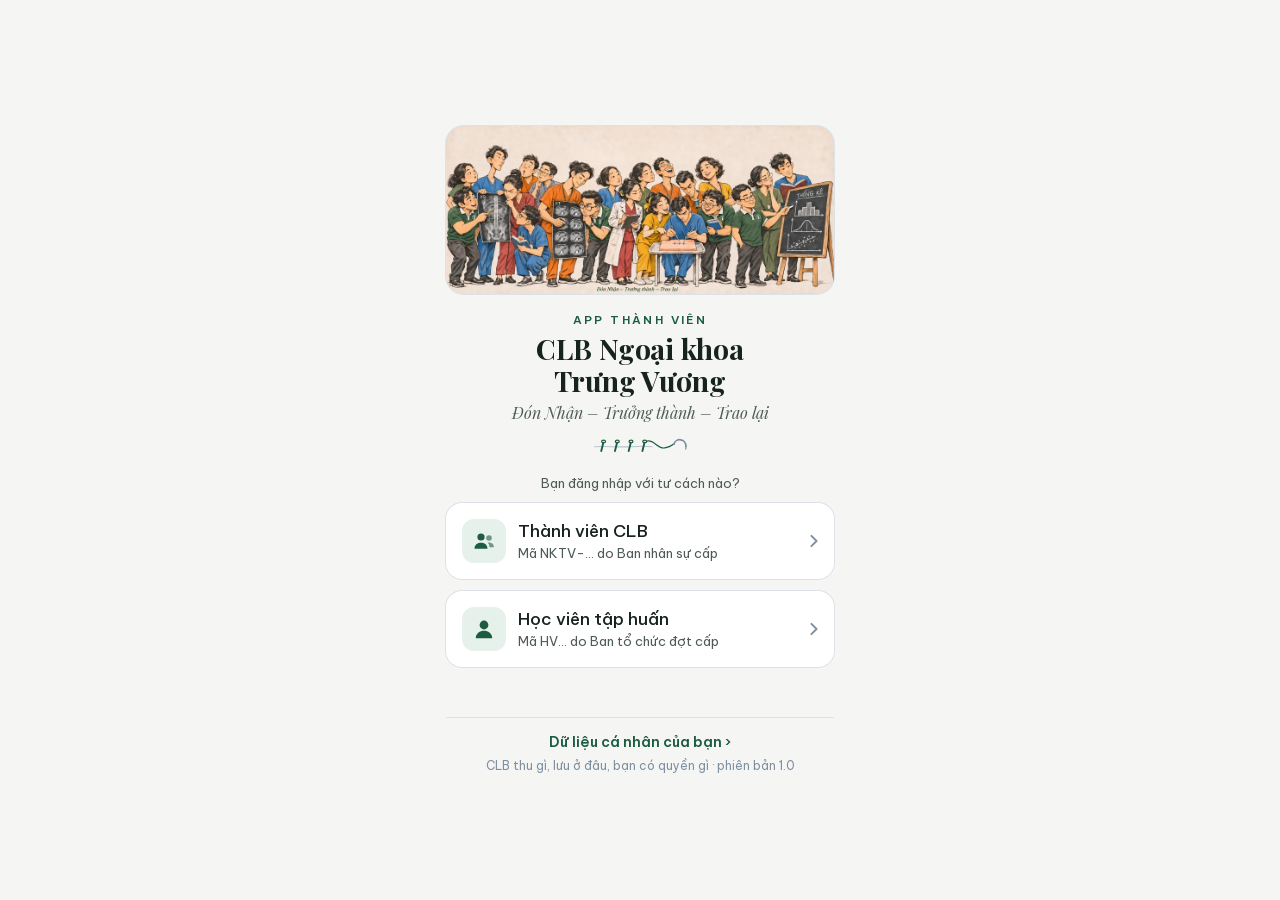
==== commit ebced000: "Khảo sát thành viên và BM01 trước workshop Quản lý thời gian Migration 0021: bốn bảng khảo sát khóa " ====
--- a/index.html
+++ b/index.html
@@ -15,6 +15,7 @@
 <link rel="stylesheet" href="css/app.css">
 <link rel="stylesheet" href="css/bai-giay.css">
 <link rel="stylesheet" href="css/nhan-dien.css">
+<link rel="stylesheet" href="css/khao-sat.css">
 <link rel="preload" href="fonts/be-vietnam-pro-400.woff" as="font" type="font/woff" crossorigin>
 </head>
 <body>
--- a/css/nhan-dien.css
+++ b/css/nhan-dien.css
@@ -255,3 +255,106 @@
 .nhan-nhom[style*="1.25rem"] { font-family: var(--serif); text-transform: none; letter-spacing: 0 !important; font-feature-settings: "lnum" 1; }
 .nhan-nhom[style*="1.25rem"] span { font-family: var(--sans); text-transform: none; }
 .dau-ho-so + .so-lieu { grid-template-columns: repeat(3, minmax(0, 1fr)); }
+
+
+/* ======================================================================
+   Bản 0.3 (22/11/2026) · rà soát unslop, anh Long duyệt hướng sửa.
+   Bớt màu ở khung, nhãn viết thường, lưới 4px, bốn mức bo góc, đầu trang gọn một hàng,
+   đường chỉ khâu (mũi rời + kim cong như logo) làm dấu riêng dưới tiêu đề.
+   ====================================================================== */
+:root { --chi-khau: url("data:image/svg+xml,%3Csvg xmlns='http://www.w3.org/2000/svg' width='112' height='20' viewBox='0 0 112 20' fill='none' stroke-linecap='round'%3E%3Cpath d='M3 12C17 11 31 13 45 12S63 11 70 12' stroke='%237E8FA0' stroke-opacity='.5' stroke-width='1.3'/%3E%3Cpath d='M10.8 17 13.2 7.4' stroke='%231D5C42' stroke-width='2.2'/%3E%3Cellipse cx='13.5' cy='5.8' rx='2.3' ry='1.6' stroke='%231D5C42' stroke-width='1.4'/%3E%3Cpath d='M26.8 17 29.2 7.4' stroke='%231D5C42' stroke-width='2.2'/%3E%3Cellipse cx='29.5' cy='5.8' rx='2.3' ry='1.6' stroke='%231D5C42' stroke-width='1.4'/%3E%3Cpath d='M42.8 17 45.2 7.4' stroke='%231D5C42' stroke-width='2.2'/%3E%3Cellipse cx='45.5' cy='5.8' rx='2.3' ry='1.6' stroke='%231D5C42' stroke-width='1.4'/%3E%3Cpath d='M58.8 17 61.2 7.4' stroke='%231D5C42' stroke-width='2.2'/%3E%3Cellipse cx='61.5' cy='5.8' rx='2.3' ry='1.6' stroke='%231D5C42' stroke-width='1.4'/%3E%3Cpath d='M63.8 5.6C72 2.6 76 15 85 13.4S93 9.6 95.5 9' stroke='%231D5C42' stroke-width='1.3'/%3E%3Cpath d='M95.5 9A7.2 7.2 0 0 1 109.6 11.2' stroke='%237E8FA0' stroke-width='2'/%3E%3Cpath d='M109.6 11.2l-.2 3.4' stroke='%237E8FA0' stroke-width='1.5'/%3E%3Ccircle cx='95.5' cy='9' r='1.1' fill='%237E8FA0' stroke='none'/%3E%3C/svg%3E"); }
+@media (prefers-color-scheme: dark) {
+  :root:not([data-theme="light"]) {
+    --nen: #12171C; --be-mat: #1A2026; --be-mat-2: #20272E; --ke: #262E36; --vien: #2C353E;
+    --kinh: rgba(18, 23, 28, 0.94); --chi-khau: url("data:image/svg+xml,%3Csvg xmlns='http://www.w3.org/2000/svg' width='112' height='20' viewBox='0 0 112 20' fill='none' stroke-linecap='round'%3E%3Cpath d='M3 12C17 11 31 13 45 12S63 11 70 12' stroke='%238292A2' stroke-opacity='.5' stroke-width='1.3'/%3E%3Cpath d='M10.8 17 13.2 7.4' stroke='%236FCF9C' stroke-width='2.2'/%3E%3Cellipse cx='13.5' cy='5.8' rx='2.3' ry='1.6' stroke='%236FCF9C' stroke-width='1.4'/%3E%3Cpath d='M26.8 17 29.2 7.4' stroke='%236FCF9C' stroke-width='2.2'/%3E%3Cellipse cx='29.5' cy='5.8' rx='2.3' ry='1.6' stroke='%236FCF9C' stroke-width='1.4'/%3E%3Cpath d='M42.8 17 45.2 7.4' stroke='%236FCF9C' stroke-width='2.2'/%3E%3Cellipse cx='45.5' cy='5.8' rx='2.3' ry='1.6' stroke='%236FCF9C' stroke-width='1.4'/%3E%3Cpath d='M58.8 17 61.2 7.4' stroke='%236FCF9C' stroke-width='2.2'/%3E%3Cellipse cx='61.5' cy='5.8' rx='2.3' ry='1.6' stroke='%236FCF9C' stroke-width='1.4'/%3E%3Cpath d='M63.8 5.6C72 2.6 76 15 85 13.4S93 9.6 95.5 9' stroke='%236FCF9C' stroke-width='1.3'/%3E%3Cpath d='M95.5 9A7.2 7.2 0 0 1 109.6 11.2' stroke='%238292A2' stroke-width='2'/%3E%3Cpath d='M109.6 11.2l-.2 3.4' stroke='%238292A2' stroke-width='1.5'/%3E%3Ccircle cx='95.5' cy='9' r='1.1' fill='%238292A2' stroke='none'/%3E%3C/svg%3E");
+  }
+}
+:root[data-theme="dark"] {
+  --nen: #12171C; --be-mat: #1A2026; --be-mat-2: #20272E; --ke: #262E36; --vien: #2C353E;
+  --kinh: rgba(18, 23, 28, 0.94); --chi-khau: url("data:image/svg+xml,%3Csvg xmlns='http://www.w3.org/2000/svg' width='112' height='20' viewBox='0 0 112 20' fill='none' stroke-linecap='round'%3E%3Cpath d='M3 12C17 11 31 13 45 12S63 11 70 12' stroke='%238292A2' stroke-opacity='.5' stroke-width='1.3'/%3E%3Cpath d='M10.8 17 13.2 7.4' stroke='%236FCF9C' stroke-width='2.2'/%3E%3Cellipse cx='13.5' cy='5.8' rx='2.3' ry='1.6' stroke='%236FCF9C' stroke-width='1.4'/%3E%3Cpath d='M26.8 17 29.2 7.4' stroke='%236FCF9C' stroke-width='2.2'/%3E%3Cellipse cx='29.5' cy='5.8' rx='2.3' ry='1.6' stroke='%236FCF9C' stroke-width='1.4'/%3E%3Cpath d='M42.8 17 45.2 7.4' stroke='%236FCF9C' stroke-width='2.2'/%3E%3Cellipse cx='45.5' cy='5.8' rx='2.3' ry='1.6' stroke='%236FCF9C' stroke-width='1.4'/%3E%3Cpath d='M58.8 17 61.2 7.4' stroke='%236FCF9C' stroke-width='2.2'/%3E%3Cellipse cx='61.5' cy='5.8' rx='2.3' ry='1.6' stroke='%236FCF9C' stroke-width='1.4'/%3E%3Cpath d='M63.8 5.6C72 2.6 76 15 85 13.4S93 9.6 95.5 9' stroke='%236FCF9C' stroke-width='1.3'/%3E%3Cpath d='M95.5 9A7.2 7.2 0 0 1 109.6 11.2' stroke='%238292A2' stroke-width='2'/%3E%3Cpath d='M109.6 11.2l-.2 3.4' stroke='%238292A2' stroke-width='1.5'/%3E%3Ccircle cx='95.5' cy='9' r='1.1' fill='%238292A2' stroke='none'/%3E%3C/svg%3E");
+}
+
+/* Dấu riêng: đường chỉ khâu dưới tiêu đề lớn và ở giao diện đăng nhập. */
+.tieu-de-lon::after, .gach-ngan { width: 96px; height: 18px; border-radius: 0; background: var(--chi-khau) no-repeat left center / 96px 18px; }
+.tieu-de-lon::after { margin: 6px 0 16px; }
+.gach-ngan { margin: 8px 0 16px; }
+.gach-ngan.giua { margin: 12px auto 20px; }
+
+/* Màu: xanh chỉ ở nút chính, mục đang chọn, ô ngày; biểu tượng trong dòng theo màu chữ phụ, không ô nền. */
+.dong .bieu-tuong { width: 24px; height: 24px; background: none; color: var(--chu-2); border-radius: 0; }
+.dong .bieu-tuong svg { width: 20px; height: 20px; }
+.man-ngoai .nhom > button.dong .bieu-tuong { width: 44px; height: 44px; border-radius: 12px; background: var(--chinh-nhat); color: var(--chinh); }
+.man-ngoai .nhom > button.dong .bieu-tuong svg { width: 24px; height: 24px; }
+.nut.phu { background: var(--be-mat); color: var(--chinh); box-shadow: inset 0 0 0 1px var(--vien); }
+.o-so { --mau: var(--chu); box-shadow: var(--bong); }
+.o-so.khong .so { color: var(--chu-3); }
+.o-so .phu-so { font-size: 0.75rem; color: var(--chu-3); margin-top: 2px; line-height: 1.3; }
+.so-dem, .cham, .o-nhanh .so-nho { background: var(--vang); color: #fff; }
+.so-dem { display: inline-flex; align-items: center; justify-content: center; min-width: 20px; height: 20px; padding: 0 6px; border-radius: 10px; font-size: 0.75rem; font-weight: 600; font-variant-numeric: tabular-nums; }
+
+/* Chữ: nhãn nhóm viết thường; hai độ đậm chính (500, 600). */
+.nhan-nhom { text-transform: none; letter-spacing: 0; font-size: 0.8125rem; font-weight: 500; color: var(--chu-2); padding: 0 16px 8px; }
+.nhan-nhom[style*="1.25rem"] { padding-bottom: 12px; }
+.dong .chinh { font-weight: 500; }
+.dong .phu { font-size: 0.8125rem; }
+.the-nhan { font-weight: 500; padding: 4px 8px; }
+.tab[aria-current="page"] { font-weight: 600; }
+.o-so .so { font-weight: 600; font-size: 1.375rem; }
+.o-so .ten { font-size: 0.75rem; font-weight: 500; color: var(--chu-2); }
+.dau-ho-so .nhan { text-transform: none; letter-spacing: 0; font-size: 0.8125rem; font-weight: 500; }
+.dau-ngay .thang { font-size: 0.65625rem; }
+
+/* Khoảng cách theo lưới 4px. */
+.dong { padding: 12px 16px; gap: 12px; min-height: 52px; }
+.nhom { margin-bottom: 24px; }
+.chu-nhom { margin: -16px 0 24px; padding: 0 16px; }
+.nut { padding: 12px 16px; min-height: 48px; }
+.nut.nho { padding: 8px 12px; min-height: 36px; }
+.so-lieu { gap: 8px; margin-bottom: 24px; }
+.o-so { padding: 12px; }
+.bang-tin { padding: 12px 16px; margin-bottom: 20px; }
+.luoi-nhanh { gap: 8px; margin-bottom: 24px; }
+.o-nhanh { padding: 12px 4px; gap: 8px; }
+.the-chon-nha { padding: 16px; margin-bottom: 24px; }
+.dong-y, .tom-dl { padding: 12px 16px; }
+
+/* Bốn mức bo góc: 8 ô nhỏ, 12 nút, 16 thẻ, 24 thẻ lớn. */
+.nut, .o-so, .lua-chon, .tim, .dau-ngay, .phan-doan, .o-nhanh .bieu-tuong, .soan-cau, .ket-qua-quet, .bang-tin { border-radius: 12px; }
+.nut.nho, .phan-doan a { border-radius: 8px; }
+.nhom, .o-nhanh, .the-chon-nha, .dong-y, .tom-dl, .the-cau-hoi, .khung-quet, .man-ngoai .nhom > button.dong { border-radius: 16px; }
+.the-buoi, .dau-ho-so, .the-cong-khai { border-radius: 24px; }
+.phan-doan { padding: 4px; }
+.sheet { border-radius: 24px 24px 0 0; }
+@media (min-width: 900px) { .sheet { border-radius: 24px; } }
+
+/* Đầu trang một hàng: logo bên trái tiêu đề, ảnh đại diện bên phải (điện thoại). */
+.khung { position: relative; }
+#app[data-dau-app="co"] .dau-app { position: absolute; top: calc(var(--dem-dau) + 12px); left: 0; right: 0; max-width: 720px; height: 44px; padding: 0 16px; margin: 0 auto; pointer-events: none; justify-content: space-between; }
+#app[data-dau-app="co"] .dau-app > * { pointer-events: auto; }
+#app[data-dau-app="co"] .dau-app .ten-dau { display: none; }
+#app[data-dau-app="co"] .dau-app .logo-dau { width: 32px; height: auto; }
+#app[data-dau-app="co"] .noi-dung { padding-top: calc(var(--dem-dau) + 12px); }
+#app[data-dau-app="co"] .noi-dung > .tieu-de-lon:first-child { padding: 4px 52px 0 44px; }
+@media (min-width: 900px) { #app[data-dau-app="co"] .noi-dung > .tieu-de-lon:first-child { padding: 8px 0 0; } }
+
+/* Hôm nay: tiêu đề là ngày, lời khích lệ, dòng phụ họ tên và nhà. */
+.hero-dau .ten-dau { text-transform: none; letter-spacing: 0; font-size: 0.8125rem; font-weight: 500; }
+.hero-hom-nay h1 { font-size: 2rem; margin: 4px 0 8px; }
+.hero-hom-nay .loi-chao { position: relative; margin: 0 0 8px; font-size: 1rem; line-height: 1.45; font-weight: 500; color: #fff; max-width: 32ch; }
+.hero-hom-nay .phu { font-size: 0.8125rem; color: #C9D9CF; }
+.the-buoi .nhan-the { font-size: 0.8125rem; font-weight: 500; color: var(--chinh); }
+.the-buoi .nut-buoi { display: grid; gap: 8px; margin-top: 16px; }
+/* Hai nút xếp dọc: nút chính trên, nút phụ dưới (đặt ngang thì chữ xuống dòng trên điện thoại). */
+.the-buoi .nut-buoi .nut { font-size: 0.9375rem; }
+.the-buoi .lien-ket-buoi { display: block; margin: 12px 0 -4px -6px; font-size: 0.875rem; }
+
+/* Quản lý trên máy tính: hai cột nhóm. */
+@media (min-width: 1100px) {
+  .noi-dung.hai-cot { max-width: 1040px; display: grid; grid-template-columns: 1fr 1fr; column-gap: 24px; align-items: start; }
+  .noi-dung.hai-cot > :not(.khoi-cot) { grid-column: 1 / -1; }
+}
+
+/* Giao diện đăng nhập: tranh không chữ, tên CLB bằng chữ thật. */
+.man-dang-nhap .ten-clb { font-size: 1.75rem; line-height: 1.15; margin: 4px 0 0; }
+.man-dang-nhap .khau-hieu { margin: 4px 0 0; font-size: 1rem; }
+.man-dang-nhap .kicker.giua-chu { margin: 4px 0 0; }
--- a/css/khao-sat.css
+++ b/css/khao-sat.css
@@ -0,0 +1,58 @@
+/* Khảo sát thành viên (js/v-khaosat.js, migration 0021). Dùng lại biến màu của app.css. */
+.ks-tieu { font-size: 1.375rem; line-height: 1.22; letter-spacing: -0.015em; font-weight: 700; margin: 4px 0 10px; }
+.ks-mo-ta { color: var(--chu-2); line-height: 1.5; margin: 0 0 10px; }
+.ks-phan { font-size: 0.9375rem; font-weight: 700; color: var(--chinh); margin: 22px 4px 8px; letter-spacing: -0.005em; }
+.ks-cau { background: var(--be-mat); box-shadow: var(--bong); border-radius: 16px; padding: 14px 14px 12px; margin-bottom: 10px; }
+.ks-khoi.thieu .ks-cau { box-shadow: inset 0 0 0 1.5px var(--vang), var(--bong); }
+.ks-nd { font-weight: 600; line-height: 1.4; margin: 0 0 4px; }
+.ks-so { color: var(--chinh); font-variant-numeric: tabular-nums; }
+.ks-tuy { font-weight: 500; color: var(--chu-3); font-size: 0.875rem; }
+.ks-gc { color: var(--chu-2); font-size: 0.875rem; line-height: 1.4; margin: 0 0 6px; }
+
+.ks-ds { display: flex; flex-direction: column; gap: 6px; margin-top: 8px; }
+.ks-lc {
+  display: flex; align-items: center; gap: 11px; width: 100%; text-align: left; border: 0; cursor: pointer;
+  background: var(--be-mat-2); color: var(--chu); border-radius: 12px; padding: 11px 12px; font-size: 0.9375rem; line-height: 1.35;
+  transition: background-color 120ms ease-out, box-shadow 120ms ease-out, transform 100ms ease-out;
+}
+.ks-lc:active { transform: scale(0.985); }
+.ks-lc i { flex: none; width: 20px; height: 20px; border-radius: 50%; box-shadow: inset 0 0 0 2px var(--chu-3); position: relative; }
+.ks-lc.vuong i { border-radius: 6px; }
+.ks-lc[aria-checked="true"] { background: var(--chinh-nhat); box-shadow: inset 0 0 0 1.5px var(--chinh); }
+.ks-lc[aria-checked="true"] i { background: var(--chinh); box-shadow: none; }
+.ks-lc[aria-checked="true"] i::after { content: ""; position: absolute; inset: 6px; border-radius: 50%; background: var(--chinh-chu); }
+.ks-lc.vuong[aria-checked="true"] i::after { inset: 4px 7px 6px; border-radius: 0; background: none; border: solid var(--chinh-chu); border-width: 0 2.4px 2.4px 0; transform: rotate(45deg); }
+
+.ks-thang { display: grid; grid-template-columns: repeat(5, 1fr); gap: 6px; margin-top: 8px; }
+.ks-muc {
+  border: 0; cursor: pointer; background: var(--be-mat-2); color: var(--chu); border-radius: 12px; min-height: 44px;
+  font-size: 1.0625rem; font-weight: 600; font-variant-numeric: tabular-nums;
+  transition: background-color 120ms ease-out, color 120ms ease-out, transform 100ms ease-out;
+}
+.ks-muc:active { transform: scale(0.95); }
+.ks-muc[aria-checked="true"] { background: var(--chinh); color: var(--chinh-chu); }
+.ks-nhan-thang { display: flex; justify-content: space-between; gap: 12px; margin-top: 6px; font-size: 0.75rem; color: var(--chu-3); line-height: 1.3; }
+.ks-nhan-thang span:last-child { text-align: right; }
+
+.ks-chu { width: 100%; margin-top: 8px; border: 0; border-radius: 12px; background: var(--be-mat-2); color: var(--chu); padding: 10px 12px; font: inherit; font-size: 0.9375rem; line-height: 1.45; outline: none; }
+.ks-chu:focus { box-shadow: inset 0 0 0 1.5px var(--chinh); }
+textarea.ks-chu { resize: vertical; min-height: 92px; }
+.ks-cuoi { margin: 18px 0 24px; }
+
+/* Kết quả */
+.ks-tt { padding: 13px 14px; }
+.ks-tt-nd { font-weight: 600; line-height: 1.35; }
+.ks-thanh { margin-bottom: 8px; }
+.ks-thanh-chu { display: flex; justify-content: space-between; gap: 10px; font-size: 0.875rem; line-height: 1.3; margin-bottom: 3px; }
+.ks-thanh-chu b { flex: none; font-variant-numeric: tabular-nums; }
+.ks-thanh-nen { height: 7px; border-radius: 4px; background: var(--ke); overflow: hidden; }
+.ks-thanh-nen i { display: block; height: 100%; background: var(--chinh); border-radius: 4px; }
+.ks-van { margin-top: 6px; padding-left: 10px; border-left: 3px solid var(--be-mat-2); line-height: 1.45; white-space: pre-wrap; }
+.ks-ds-nguoi { margin-bottom: 14px; }
+.ks-ds-nguoi summary { cursor: pointer; font-size: 0.875rem; font-weight: 600; color: var(--chu-2); padding: 6px 16px 8px; }
+.ks-ds-nguoi[open] summary { color: var(--chu); }
+
+@media (prefers-reduced-motion: reduce) {
+  .ks-lc, .ks-muc { transition: none; }
+  .ks-lc:active, .ks-muc:active { transform: none; }
+}
